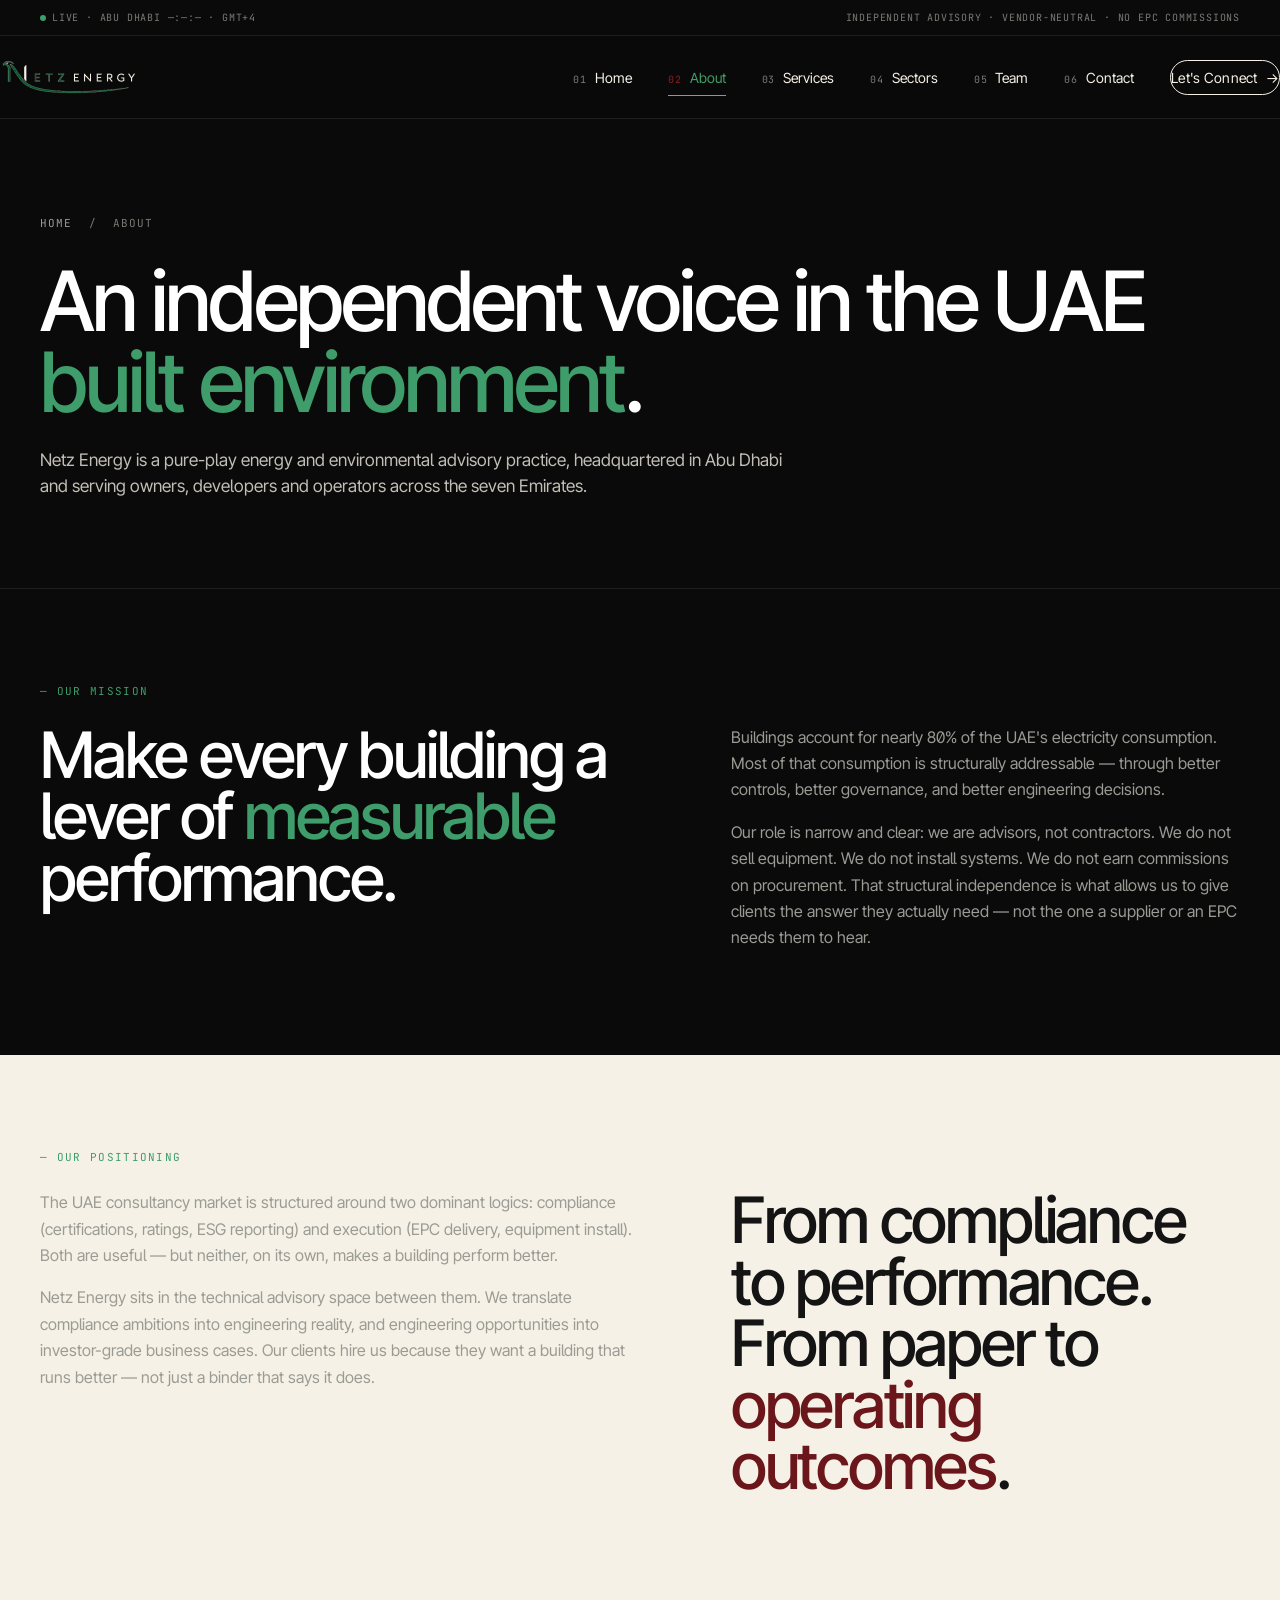
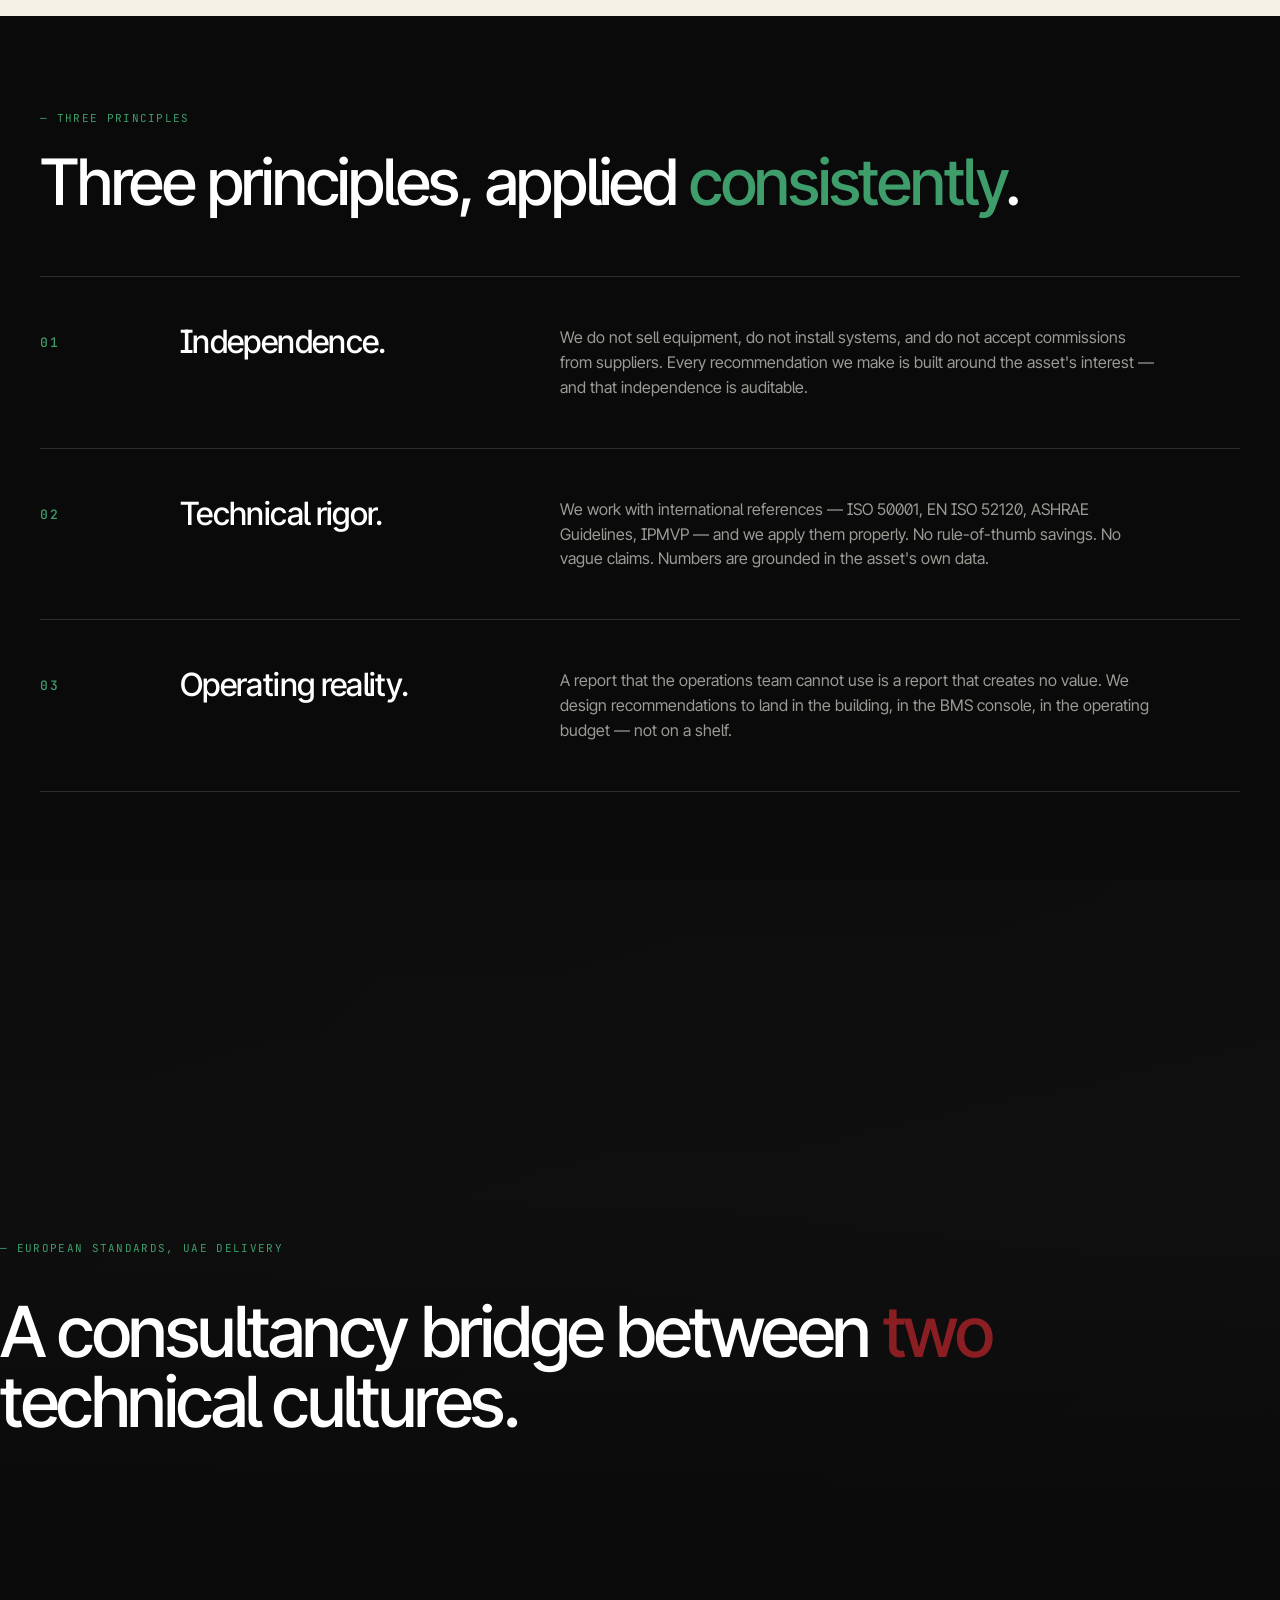
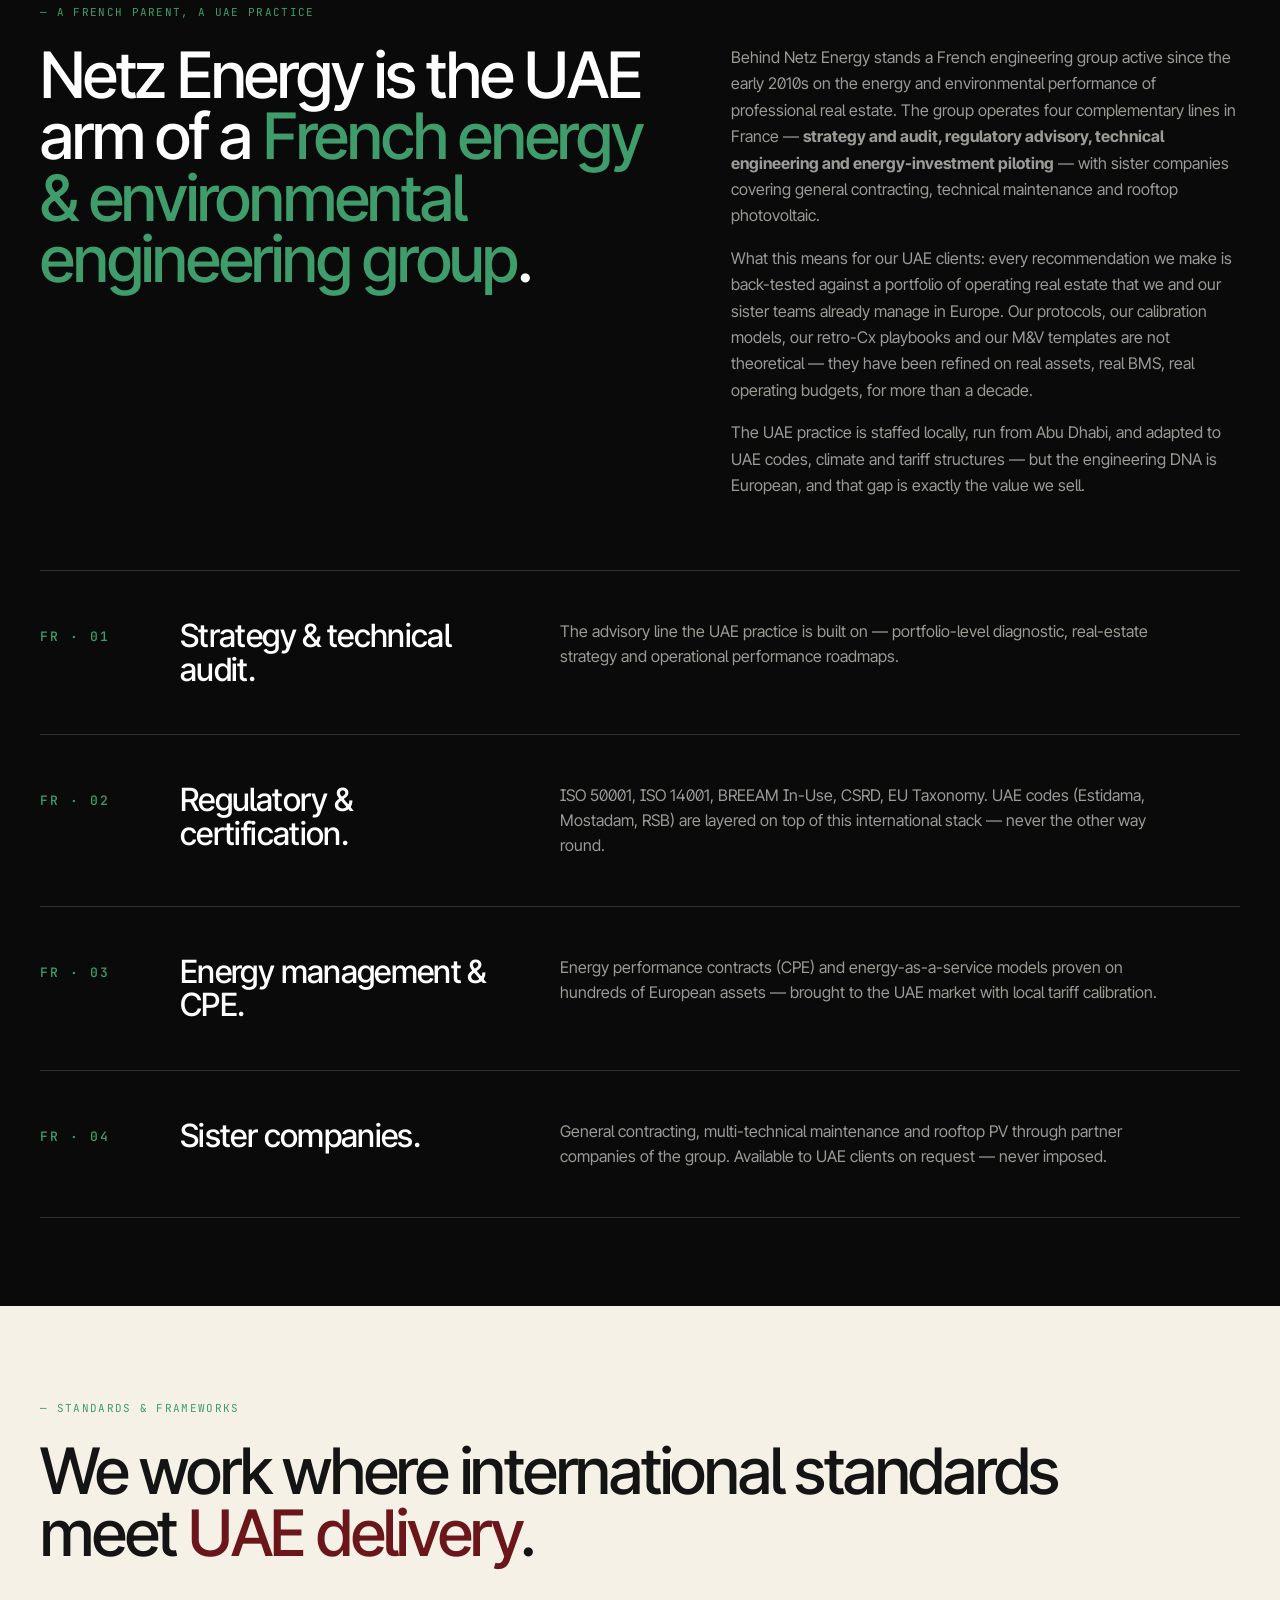
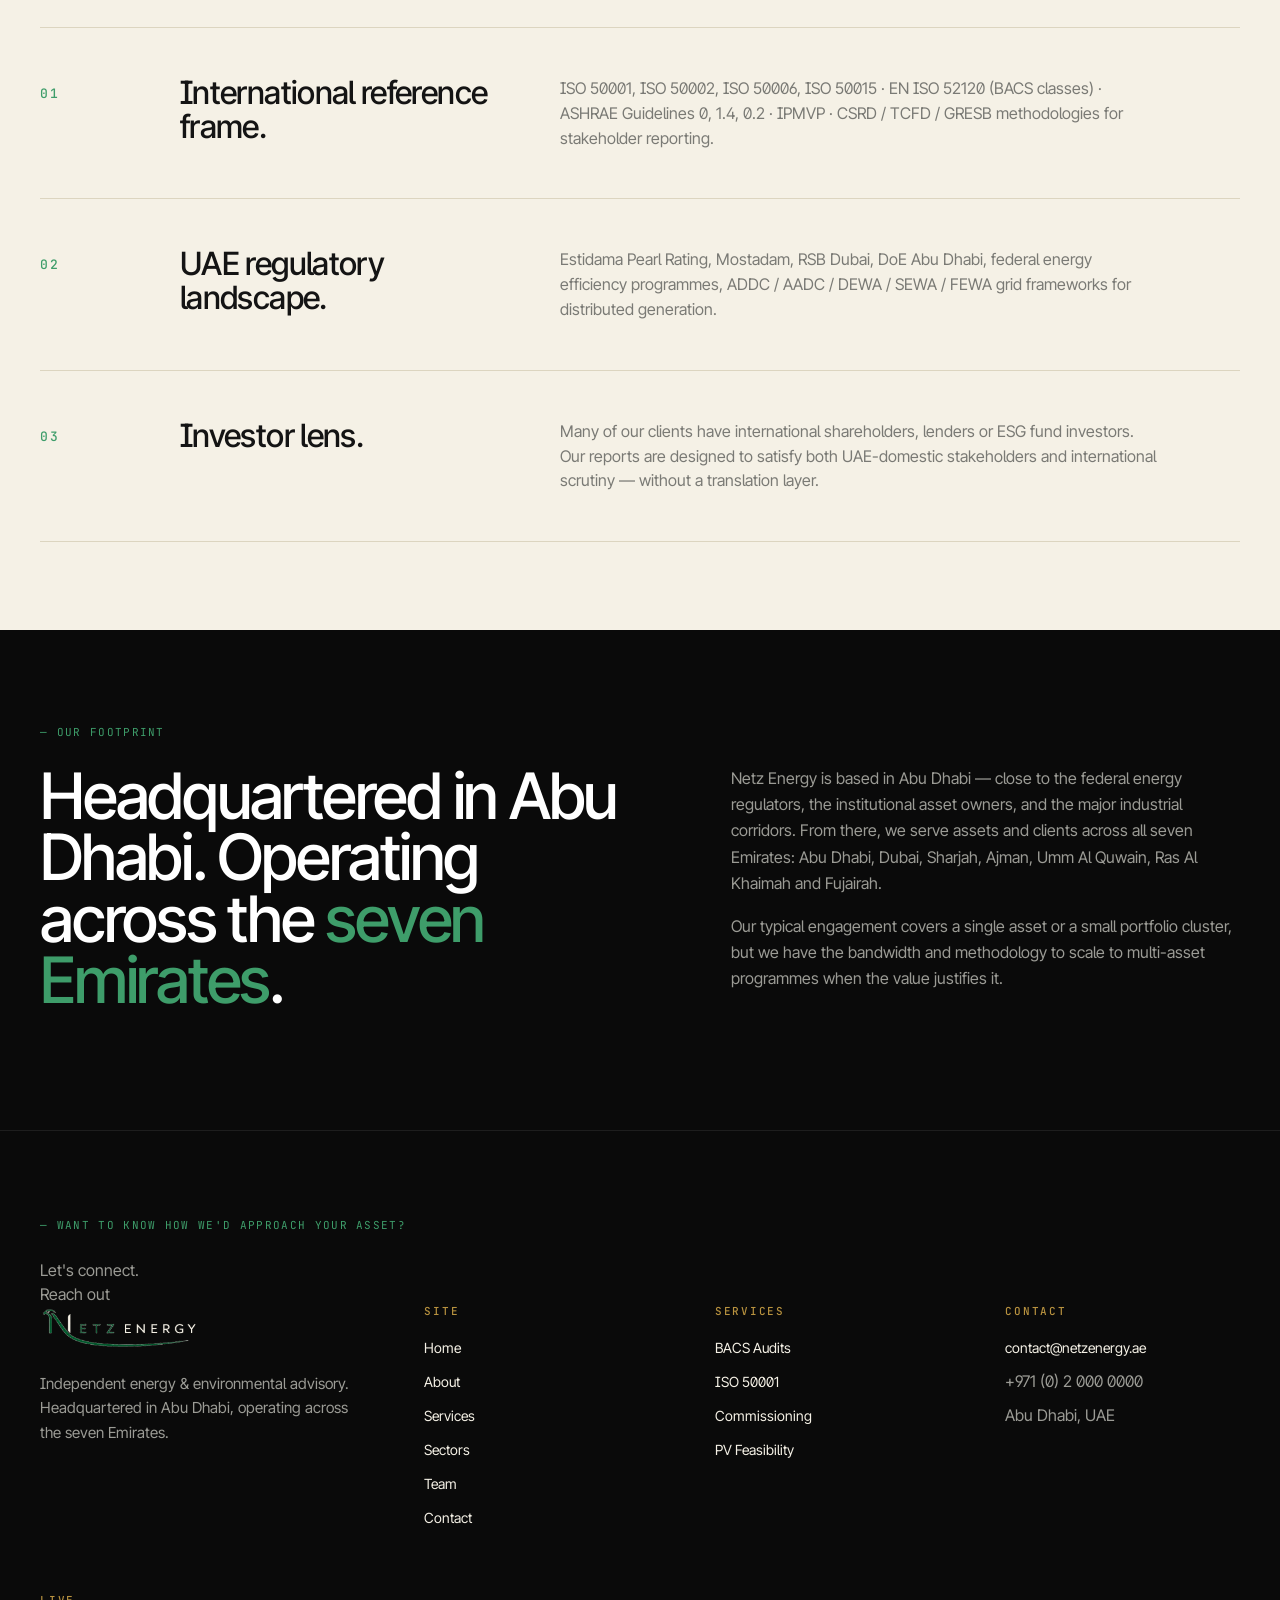
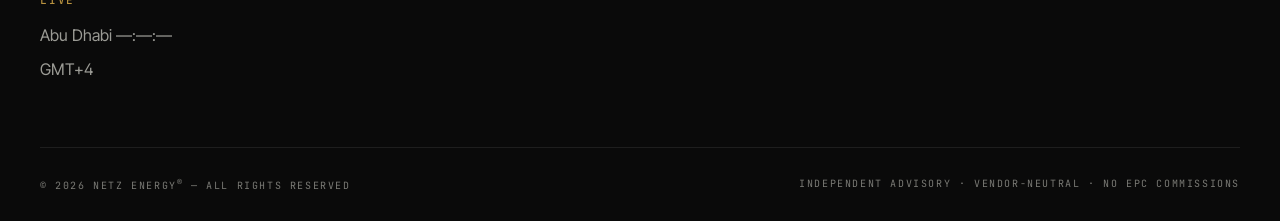
==== about.html @ 5527236d "Initial deployment - Netz Energy website" ====
<!DOCTYPE html>
<html lang="en">
<head>
<meta charset="UTF-8">
<meta name="viewport" content="width=device-width, initial-scale=1.0">
<title>About — Netz Energy</title>
<meta name="description" content="Netz Energy is an independent, vendor-neutral advisory practice for the UAE built environment.">
<link rel="preconnect" href="https://fonts.googleapis.com"><link rel="preconnect" href="https://fonts.gstatic.com" crossorigin>
<link href="https://fonts.googleapis.com/css2?family=Inter+Tight:wght@300;400;500;600;700&family=JetBrains+Mono:wght@400;500&display=swap" rel="stylesheet">
<link rel="stylesheet" href="assets/style.css">
</head>
<body>

<div class="topbar"><div class="shell">
  <span><span class="live-dot"></span>Live · Abu Dhabi <span data-clock>—:—:—</span> · GMT+4</span>
  <span>Independent advisory · Vendor-neutral · No EPC commissions</span>
</div></div>

<nav class="nav"><div class="shell nav-inner">
  <a href="index.html" class="brand" aria-label="Netz Energy"><img class="logo" src="assets/logo-light.png" alt="Netz Energy"></a>
  <ul class="nav-links" id="navLinks">
    <li><a href="index.html"><span class="num">01</span> Home</a></li>
    <li><a href="about.html" class="active"><span class="num">02</span> About</a></li>
    <li><a href="services.html"><span class="num">03</span> Services</a></li>
    <li><a href="sectors.html"><span class="num">04</span> Sectors</a></li>
    <li><a href="team.html"><span class="num">05</span> Team</a></li>
    <li><a href="contact.html"><span class="num">06</span> Contact</a></li>
    <li><a href="contact.html" class="nav-cta">Let's Connect</a></li>
  </ul>
  <button class="nav-toggle" aria-label="Menu" onclick="document.getElementById('navLinks').classList.toggle('open')"><span></span><span></span><span></span></button>
</div></nav>

<header class="page-head" style="background-image:url('https://images.unsplash.com/photo-1547190606-b7e83a82037d?auto=format&fit=crop&w=2400&q=80');">
  <div class="shell">
    <div class="breadcrumb"><a href="index.html">Home</a> &nbsp;/&nbsp; About</div>
    <h1>An independent voice in the UAE <span class="accent-gold">built environment</span>.</h1>
    <p class="lead">
      Netz Energy is a pure-play energy and environmental advisory practice, headquartered
      in Abu Dhabi and serving owners, developers and operators across the seven Emirates.
    </p>
  </div>
</header>

<section class="section section-dark">
  <div class="shell">
    <div class="reveal"><span class="section-eyebrow">— Our mission</span></div>
    <div class="col-asymmetric reveal">
      <h2 class="section-title">Make every building a lever of <span class="accent-gold" style="color:var(--gold-bright);">measurable</span> performance.</h2>
      <div class="col-text">
        <p>Buildings account for nearly 80% of the UAE's electricity consumption. Most of that consumption is structurally addressable — through better controls, better governance, and better engineering decisions.</p>
        <p>Our role is narrow and clear: we are advisors, not contractors. We do not sell equipment. We do not install systems. We do not earn commissions on procurement. That structural independence is what allows us to give clients the answer they actually need — not the one a supplier or an EPC needs them to hear.</p>
      </div>
    </div>
  </div>
</section>

<section class="section section-light">
  <div class="shell">
    <div class="reveal"><span class="section-eyebrow">— Our positioning</span></div>
    <div class="col-asymmetric reverse reveal">
      <div class="col-text">
        <p>The UAE consultancy market is structured around two dominant logics: compliance (certifications, ratings, ESG reporting) and execution (EPC delivery, equipment install). Both are useful — but neither, on its own, makes a building perform better.</p>
        <p>Netz Energy sits in the technical advisory space between them. We translate compliance ambitions into engineering reality, and engineering opportunities into investor-grade business cases. Our clients hire us because they want a building that runs better — not just a binder that says it does.</p>
      </div>
      <h2 class="section-title">From compliance to performance. From paper to <span style="color:var(--wine);">operating outcomes</span>.</h2>
    </div>
  </div>
</section>

<section class="section section-dark">
  <div class="shell">
    <div class="reveal">
      <span class="section-eyebrow">— Three principles</span>
      <h2 class="section-title">Three principles, applied <span class="accent-gold" style="color:var(--gold-bright);">consistently</span>.</h2>
    </div>

    <div class="editorial-list reveal-stagger">
      <div class="editorial-item">
        <span class="editorial-num">01</span>
        <h3>Independence.</h3>
        <p>We do not sell equipment, do not install systems, and do not accept commissions from suppliers. Every recommendation we make is built around the asset's interest — and that independence is auditable.</p>
      </div>
      <div class="editorial-item">
        <span class="editorial-num">02</span>
        <h3>Technical rigor.</h3>
        <p>We work with international references — ISO 50001, EN ISO 52120, ASHRAE Guidelines, IPMVP — and we apply them properly. No rule-of-thumb savings. No vague claims. Numbers are grounded in the asset's own data.</p>
      </div>
      <div class="editorial-item">
        <span class="editorial-num">03</span>
        <h3>Operating reality.</h3>
        <p>A report that the operations team cannot use is a report that creates no value. We design recommendations to land in the building, in the BMS console, in the operating budget — not on a shelf.</p>
      </div>
    </div>
  </div>
</section>

<section class="video-band">
  <div class="vb-fallback" style="background-image: linear-gradient(135deg, rgba(10,10,10,0.5), rgba(10,10,10,0.2)), url('https://images.unsplash.com/photo-1582407947304-fd86f028f716?auto=format&fit=crop&w=2400&q=80');"></div>
  <video autoplay muted loop playsinline preload="metadata" poster="https://images.unsplash.com/photo-1582407947304-fd86f028f716?auto=format&fit=crop&w=2400&q=80">
    <source src="https://videos.pexels.com/video-files/3214448/3214448-uhd_3840_2160_25fps.mp4" type="video/mp4">
  </video>
  <div class="shell vb-inner">
    <span class="section-eyebrow">— European standards, UAE delivery</span>
    <h2 style="margin-top: 16px;">A consultancy bridge between <span class="accent">two</span> technical cultures.</h2>
  </div>
</section>

<!-- A FRENCH PARENT, A UAE PRACTICE -->
<section class="section section-dark">
  <div class="shell">
    <div class="reveal"><span class="section-eyebrow">— A French parent, a UAE practice</span></div>
    <div class="col-asymmetric reveal">
      <h2 class="section-title">Netz Energy is the UAE arm of a <span class="accent-gold" style="color:var(--gold-bright);">French energy &amp; environmental engineering group</span>.</h2>
      <div class="col-text">
        <p>Behind Netz Energy stands a French engineering group active since the early 2010s on the energy and environmental performance of professional real estate. The group operates four complementary lines in France &mdash; <strong>strategy and audit, regulatory advisory, technical engineering and energy-investment piloting</strong> &mdash; with sister companies covering general contracting, technical maintenance and rooftop photovoltaic.</p>
        <p>What this means for our UAE clients: every recommendation we make is back-tested against a portfolio of operating real estate that we and our sister teams already manage in Europe. Our protocols, our calibration models, our retro-Cx playbooks and our M&amp;V templates are not theoretical &mdash; they have been refined on real assets, real BMS, real operating budgets, for more than a decade.</p>
        <p>The UAE practice is staffed locally, run from Abu Dhabi, and adapted to UAE codes, climate and tariff structures &mdash; but the engineering DNA is European, and that gap is exactly the value we sell.</p>
      </div>
    </div>

    <div class="editorial-list reveal-stagger" style="margin-top: 56px;">
      <div class="editorial-item">
        <span class="editorial-num">FR&nbsp;·&nbsp;01</span>
        <h3>Strategy &amp; technical audit.</h3>
        <p>The advisory line the UAE practice is built on &mdash; portfolio-level diagnostic, real-estate strategy and operational performance roadmaps.</p>
      </div>
      <div class="editorial-item">
        <span class="editorial-num">FR&nbsp;·&nbsp;02</span>
        <h3>Regulatory &amp; certification.</h3>
        <p>ISO 50001, ISO 14001, BREEAM In-Use, CSRD, EU Taxonomy. UAE codes (Estidama, Mostadam, RSB) are layered on top of this international stack &mdash; never the other way round.</p>
      </div>
      <div class="editorial-item">
        <span class="editorial-num">FR&nbsp;·&nbsp;03</span>
        <h3>Energy management &amp; CPE.</h3>
        <p>Energy performance contracts (CPE) and energy-as-a-service models proven on hundreds of European assets &mdash; brought to the UAE market with local tariff calibration.</p>
      </div>
      <div class="editorial-item">
        <span class="editorial-num">FR&nbsp;·&nbsp;04</span>
        <h3>Sister companies.</h3>
        <p>General contracting, multi-technical maintenance and rooftop PV through partner companies of the group. Available to UAE clients on request &mdash; never imposed.</p>
      </div>
    </div>
  </div>
</section>

<section class="section section-light">
  <div class="shell">
    <div class="reveal">
      <span class="section-eyebrow">— Standards &amp; frameworks</span>
      <h2 class="section-title">We work where international standards meet <span style="color:var(--wine);">UAE delivery</span>.</h2>
    </div>

    <div class="editorial-list reveal-stagger">
      <div class="editorial-item">
        <span class="editorial-num">01</span>
        <h3>International reference frame.</h3>
        <p>ISO 50001, ISO 50002, ISO 50006, ISO 50015 · EN ISO 52120 (BACS classes) · ASHRAE Guidelines 0, 1.4, 0.2 · IPMVP · CSRD / TCFD / GRESB methodologies for stakeholder reporting.</p>
      </div>
      <div class="editorial-item">
        <span class="editorial-num">02</span>
        <h3>UAE regulatory landscape.</h3>
        <p>Estidama Pearl Rating, Mostadam, RSB Dubai, DoE Abu Dhabi, federal energy efficiency programmes, ADDC / AADC / DEWA / SEWA / FEWA grid frameworks for distributed generation.</p>
      </div>
      <div class="editorial-item">
        <span class="editorial-num">03</span>
        <h3>Investor lens.</h3>
        <p>Many of our clients have international shareholders, lenders or ESG fund investors. Our reports are designed to satisfy both UAE-domestic stakeholders and international scrutiny — without a translation layer.</p>
      </div>
    </div>
  </div>
</section>

<section class="section section-dark">
  <div class="shell">
    <div class="reveal"><span class="section-eyebrow">— Our footprint</span></div>
    <div class="col-asymmetric reveal">
      <h2 class="section-title">Headquartered in Abu Dhabi. Operating across the <span class="accent-gold" style="color:var(--gold-bright);">seven Emirates</span>.</h2>
      <div class="col-text">
        <p>Netz Energy is based in Abu Dhabi — close to the federal energy regulators, the institutional asset owners, and the major industrial corridors. From there, we serve assets and clients across all seven Emirates: Abu Dhabi, Dubai, Sharjah, Ajman, Umm Al Quwain, Ras Al Khaimah and Fujairah.</p>
        <p>Our typical engagement covers a single asset or a small portfolio cluster, but we have the bandwidth and methodology to scale to multi-asset programmes when the value justifies it.</p>
      </div>
    </div>
  </div>
</section>

<footer class="footer">
  <div class="shell">
    <div class="footer-cta-block">
      <span class="section-eyebrow">— Want to know how we'd approach your asset?</span>
      <div class="footer-cta">Let's <span class="accent">connect</span>.</div>
      <a href="contact.html" class="footer-link">Reach out</a>
    </div>
    <div class="footer-grid">
      <div>
        <a href="index.html" class="brand-foot" aria-label="Netz Energy"><img class="logo" src="assets/logo-light.png" alt="Netz Energy"></a>
        <p class="desc">Independent energy &amp; environmental advisory. Headquartered in Abu Dhabi, operating across the seven Emirates.</p>
      </div>
      <div><h5>Site</h5><ul>
        <li><a href="index.html">Home</a></li><li><a href="about.html">About</a></li>
        <li><a href="services.html">Services</a></li><li><a href="sectors.html">Sectors</a></li><li><a href="team.html">Team</a></li>
        <li><a href="contact.html">Contact</a></li>
      </ul></div>
      <div><h5>Services</h5><ul>
        <li><a href="services/bacs-audits.html">BACS Audits</a></li>
        <li><a href="services/iso-50001.html">ISO 50001</a></li>
        <li><a href="services/commissioning.html">Commissioning</a></li>
        <li><a href="services/pv-feasibility.html">PV Feasibility</a></li>
      </ul></div>
      <div><h5>Contact</h5><ul>
        <li><a href="mailto:contact@netzenergy.ae">contact@netzenergy.ae</a></li>
        <li>+971 (0) 2 000 0000</li><li style="margin-top: 8px;">Abu Dhabi, UAE</li>
      </ul></div>
      <div><h5>Live</h5><ul>
        <li>Abu Dhabi <span data-clock>—:—:—</span></li><li>GMT+4</li>
      </ul></div>
    </div>
    <div class="footer-bottom">
      <span>© 2026 Netz Energy<sup>®</sup> — All rights reserved</span>
      <span>Independent advisory · Vendor-neutral · No EPC commissions</span>
    </div>
  </div>
</footer>
<script src="assets/animations.js" defer></script>
</body>
</html>
                                                                                                                                                                                                                                                                                                                                                                                                                                                                                                                                                                                                                                                                                                                                                                                                                                                                                                                                                                                                                                                                                                                                                                                                                                                                                                                                                                                                                                                                                                                                                                                        
---- assets/style.css ----
/* ============================================================================
   EDEN GREEN UAE — v6 MINIMALIST CONSULTING
   Top nav · Sans-serif only · Black dominant · Wine + Forest + Gold
   Inspired by edenenergy.co — clean, technical, B2B consulting tone
   ============================================================================ */

:root {
  /* PALETTE */
  --black:        #0A0A0A;
  --ink:          #141414;
  --ink-soft:     #1F1F1F;
  --paper:        #F5F1E6;
  --cream:        #EBE3CE;
  --white:        #FFFFFF;

  --wine-deep:    #3D0509;
  --wine:         #6B161A;
  --wine-bright:  #8B1E22;

  --forest-deep:  #06231A;
  --forest:       #0E3B26;
  --forest-mid:   #1A5D3A;

  --gold-deep:    #6B5524;
  --gold:         #B8923F;
  --gold-bright:  #D4AB52;

  --muted:        #7A7A75;
  --muted-light:  #9B9B95;
  --line-dark:    #1E1E1E;
  --line-mid:     #2E2E2E;
  --line-light:   #DCD5C0;

  --font-sans: 'Inter Tight', 'Inter', -apple-system, BlinkMacSystemFont, 'Segoe UI', sans-serif;
  --font-mono: 'JetBrains Mono', ui-monospace, 'SFMono-Regular', Menlo, monospace;

  --container: 1440px;
  --gutter: 40px;
}

* { box-sizing: border-box; margin: 0; padding: 0; }

html { scroll-behavior: smooth; background: var(--black); }

body {
  font-family: var(--font-sans);
  font-size: 16px;
  font-weight: 400;
  line-height: 1.5;
  color: var(--paper);
  background: var(--black);
  -webkit-font-smoothing: antialiased;
  -moz-osx-font-smoothing: grayscale;
  font-feature-settings: "ss01", "kern", "ss02";
}

a { color: inherit; text-decoration: none; }
img { max-width: 100%; display: block; }

/* === TYPOGRAPHY (pure sans, no serif) === */
h1, h2, h3, h4, h5 {
  font-family: var(--font-sans);
  font-weight: 500;
  line-height: 0.96;
  letter-spacing: -0.035em;
  color: var(--white);
}
h1 { font-size: clamp(2.8rem, 8vw, 8rem); font-weight: 500; }
h2 { font-size: clamp(2rem, 5vw, 4.4rem); font-weight: 500; }
h3 { font-size: clamp(1.4rem, 2.4vw, 2rem); font-weight: 500; }
h4 { font-size: 1rem; font-weight: 600; letter-spacing: -0.01em; }

p { margin-bottom: 1rem; }

.mono {
  font-family: var(--font-mono);
  font-size: 11px;
  letter-spacing: 0.06em;
  text-transform: uppercase;
  font-weight: 400;
  color: var(--muted);
}
.mono.gold { color: var(--gold); }
.mono.wine { color: var(--wine-bright); }
.mono.forest { color: var(--forest-mid); }

.shell { max-width: var(--container); padding: 0 var(--gutter); margin: 0 auto; width: 100%; }

/* ============================================================
   TOP BAR (thin, optional)
   ============================================================ */
.topbar {
  background: var(--black);
  color: var(--muted);
  font-family: var(--font-mono);
  font-size: 10px;
  letter-spacing: 0.08em;
  padding: 10px 0;
  border-bottom: 1px solid var(--line-dark);
  text-transform: uppercase;
}
.topbar .shell { display: flex; justify-content: space-between; align-items: center; gap: 16px; flex-wrap: wrap; }
.topbar .live-dot {
  display: inline-block; width: 6px; height: 6px;
  background: var(--wine-bright); border-radius: 50%;
  margin-right: 6px; vertical-align: middle;
  animation: livePulse 1.6s ease-in-out infinite;
}
@keyframes livePulse { 0%, 100% { opacity: 1; } 50% { opacity: 0.35; } }

/* ============================================================
   TOP NAV (horizontal sticky)
   ============================================================ */
.nav {
  background: rgba(10,10,10,0.85);
  backdrop-filter: blur(20px);
  -webkit-backdrop-filter: blur(20px);
  border-bottom: 1px solid var(--line-dark);
  position: sticky; top: 0; z-index: 100;
}
.nav-inner {
  display: flex; align-items: center; justify-content: space-between;
  padding: 22px 0; gap: 24px;
}
.brand {
  font-family: var(--font-sans);
  font-size: 1.25rem;
  color: var(--white);
  font-weight: 500;
  letter-spacing: -0.02em;
  display: inline-flex; align-items: baseline; gap: 8px;
}
.brand sup {
  font-size: 0.55em; vertical-align: super;
  color: var(--gold); margin-left: 1px;
  font-weight: 400;
}
.brand small {
  font-family: var(--font-mono);
  font-size: 9.5px;
  letter-spacing: 0.18em;
  text-transform: uppercase;
  color: var(--muted);
  margin-left: 8px;
  font-weight: 400;
}

.nav-links {
  list-style: none;
  display: flex; gap: 36px; align-items: center;
}
.nav-links a {
  color: var(--paper);
  font-size: 14px;
  font-weight: 400;
  display: inline-flex; align-items: baseline; gap: 8px;
  position: relative; padding: 6px 0;
  transition: color 0.3s;
}
.nav-links a .num {
  font-family: var(--font-mono);
  font-size: 10px;
  color: var(--muted);
  letter-spacing: 0.08em;
}
.nav-links a:hover, .nav-links a.active { color: var(--gold-bright); }
.nav-links a:hover .num, .nav-links a.active .num { color: var(--wine-bright); }
.nav-links a.active::after {
  content: '';
  position: absolute; left: 0; right: 0; bottom: -2px;
  height: 1px; background: var(--gold);
}

.nav-cta {
  display: inline-flex; align-items: center; gap: 8px;
  padding: 10px 20px;
  border: 1px solid var(--paper);
  font-family: var(--font-sans);
  font-size: 13px;
  letter-spacing: 0.02em;
  color: var(--paper);
  transition: all 0.3s;
  font-weight: 400;
}
.nav-cta:hover { background: var(--wine); border-color: var(--wine); color: var(--white); }
.nav-cta::after { content: '→'; }

.nav-toggle {
  display: none;
  background: none; border: 0; cursor: pointer;
  flex-direction: column; gap: 5px; width: 30px;
}
.nav-toggle span { width: 20px; height: 1.5px; background: var(--paper); }

/* ============================================================
   BUTTONS (minimal, just for primary actions)
   ============================================================ */
.btn {
  display: inline-flex; align-items: center; gap: 12px;
  padding: 14px 26px;
  font-family: var(--font-sans);
  font-size: 14px;
  letter-spacing: 0.01em;
  font-weight: 400;
  border: 1px solid transparent;
  cursor: pointer;
  transition: all 0.3s;
}
.btn::after { content: '→'; transition: transform 0.3s; }
.btn:hover::after { transform: translateX(5px); }
.btn-wine { background: var(--wine); color: var(--white); border-color: var(--wine); }
.btn-wine:hover { background: var(--wine-deep); border-color: var(--wine-deep); }
.btn-forest { background: var(--forest); color: var(--white); border-color: var(--forest); }
.btn-forest:hover { background: var(--forest-deep); border-color: var(--forest-deep); }
.btn-ghost { background: transparent; color: var(--paper); border-color: rgba(245,241,230,0.4); }
.btn-ghost:hover { border-color: var(--gold-bright); color: var(--gold-bright); }
.btn-ghost-dark { background: transparent; color: var(--ink); border-color: var(--ink); }
.btn-ghost-dark:hover { background: var(--wine); color: var(--white); border-color: var(--wine); }

/* ============================================================
   HERO
   ============================================================ */
.hero {
  position: relative;
  min-height: 92vh;
  display: flex; flex-direction: column; justify-content: flex-end;
  padding: 100px 0 80px;
  overflow: hidden;
  background: var(--black);
  isolation: isolate;
}
.hero-media { position: absolute; inset: 0; z-index: -2; }
.hero-media video,
.hero-media .hero-img {
  position: absolute; inset: 0;
  width: 100%; height: 100%;
  object-fit: cover;
  background-size: cover; background-position: center;
  opacity: 0.5;
}
.hero-media::after {
  content: '';
  position: absolute; inset: 0;
  background: linear-gradient(180deg, rgba(10,10,10,0.6) 0%, rgba(10,10,10,0.25) 35%, rgba(10,10,10,0.95) 100%);
}
.hero-inner { position: relative; z-index: 2; }

.hero-meta {
  display: flex; justify-content: space-between; align-items: flex-end;
  gap: 32px; margin-bottom: 32px; flex-wrap: wrap;
}
.hero-tag {
  font-family: var(--font-mono);
  font-size: 11px;
  letter-spacing: 0.12em;
  text-transform: uppercase;
  color: var(--gold);
}
.hero-meta-right {
  font-family: var(--font-mono);
  font-size: 11px; letter-spacing: 0.05em;
  color: var(--muted-light);
  text-align: right; line-height: 1.5;
  text-transform: uppercase;
}

.hero-headline {
  font-size: clamp(3.2rem, 10vw, 9.5rem);
  font-weight: 500;
  line-height: 0.95;
  letter-spacing: -0.045em;
  color: var(--white);
  margin: 24px 0 36px;
  max-width: 1200px;
}
.hero-headline .accent-gold { color: var(--gold-bright); font-weight: 500; }
.hero-headline .accent-wine { color: var(--wine-bright); font-weight: 500; }

.hero-sub {
  font-size: clamp(1.05rem, 1.4vw, 1.25rem);
  line-height: 1.5;
  color: rgba(245,241,230,0.78);
  max-width: 640px;
  margin-bottom: 36px;
  font-weight: 400;
}
.hero-cta { display: flex; gap: 12px; flex-wrap: wrap; }

.hero-strip {
  margin-top: 80px;
  padding-top: 32px;
  border-top: 1px solid rgba(255,255,255,0.1);
  display: grid;
  grid-template-columns: repeat(4, 1fr);
  gap: 32px;
}
.hero-strip .item { color: var(--paper); }
.hero-strip .item .num {
  font-size: clamp(1.8rem, 2.6vw, 2.6rem);
  font-weight: 500; line-height: 1;
  color: var(--gold-bright); margin-bottom: 8px;
  letter-spacing: -0.03em;
}
.hero-strip .item .lbl {
  font-family: var(--font-mono);
  font-size: 10px;
  letter-spacing: 0.08em;
  color: var(--muted-light);
  text-transform: uppercase;
}

/* ============================================================
   SECTIONS
   ============================================================ */
.section { padding: 120px 0; position: relative; }
.section-tight { padding: 80px 0; }
.section-light { background: var(--paper); color: var(--ink); }
.section-light h1, .section-light h2, .section-light h3 { color: var(--ink); }
.section-cream { background: var(--cream); color: var(--ink); }
.section-cream h1, .section-cream h2, .section-cream h3 { color: var(--ink); }
.section-dark { background: var(--black); color: var(--paper); }
.section-forest { background: var(--forest-deep); color: var(--paper); }
.section-forest h2, .section-forest h3 { color: var(--white); }
.section-wine { background: var(--wine-deep); color: var(--paper); }
.section-wine h2, .section-wine h3 { color: var(--white); }

.section-eyebrow {
  font-family: var(--font-mono);
  font-size: 11px;
  letter-spacing: 0.12em;
  text-transform: uppercase;
  color: var(--gold);
  margin-bottom: 24px;
  display: inline-block;
}
.section-light .section-eyebrow, .section-cream .section-eyebrow { color: var(--wine); }
.section-eyebrow.wine { color: var(--wine-bright); }

.section-title {
  margin-bottom: 32px;
  max-width: 1100px;
}
.section-intro {
  font-size: clamp(1.05rem, 1.3vw, 1.2rem);
  line-height: 1.55;
  color: rgba(245,241,230,0.78);
  max-width: 760px;
  margin-bottom: 64px;
}
.section-light .section-intro, .section-cream .section-intro { color: var(--muted); }

/* ============================================================
   PROCESS FLOW (image cards) — inspired edenenergy.co
   ============================================================ */
.process {
  display: grid;
  grid-template-columns: repeat(3, 1fr);
  gap: 32px;
  margin-top: 64px;
}
.process-card {
  display: flex; flex-direction: column;
  background: var(--ink);
  overflow: hidden;
  border: 1px solid var(--line-mid);
  transition: all 0.4s cubic-bezier(.2,.7,.2,1);
}
.process-card:hover { transform: translateY(-6px); border-color: var(--gold); }
.process-card .pc-num {
  font-family: var(--font-mono);
  font-size: 10px;
  letter-spacing: 0.15em;
  text-transform: uppercase;
  color: var(--gold);
  padding: 24px 28px 0;
}
.process-card .pc-img {
  width: 100%;
  aspect-ratio: 3/2;
  background-size: cover; background-position: center;
  margin-top: 16px;
  filter: contrast(1.05) saturate(0.9);
}
.process-card .pc-body {
  padding: 28px;
  display: flex; flex-direction: column; gap: 12px;
  flex: 1;
}
.process-card h3 { font-size: 1.5rem; line-height: 1.05; color: var(--white); }
.process-card p { color: var(--muted-light); font-size: 14.5px; margin: 0; line-height: 1.5; }

/* ============================================================
   SERVICE TIERS — minimal, no cards
   ============================================================ */
.tier-list {
  display: grid;
  grid-template-columns: 1fr;
  margin-top: 72px;
  border-top: 1px solid var(--line-mid);
}
.section-light .tier-list { border-top-color: var(--line-light); }
.tier {
  display: grid;
  grid-template-columns: 100px 1fr 2fr 80px;
  gap: 40px;
  padding: 56px 0;
  border-bottom: 1px solid var(--line-mid);
  align-items: start;
  transition: padding 0.4s ease;
  position: relative;
}
.section-light .tier { border-bottom-color: var(--line-light); }
.tier:hover { padding-left: 24px; padding-right: 0; }
.tier:hover .tier-name { color: var(--gold-bright); }
.section-light .tier:hover .tier-name { color: var(--wine); }
.tier:hover .tier-arrow { transform: translateX(8px); color: var(--gold-bright); }
.section-light .tier:hover .tier-arrow { color: var(--wine); }
.tier-num {
  font-family: var(--font-mono);
  font-size: 11px;
  letter-spacing: 0.12em;
  text-transform: uppercase;
  color: var(--gold);
  padding-top: 14px;
}
.section-light .tier-num { color: var(--wine); }
.tier-name {
  font-family: var(--font-sans);
  font-size: clamp(2rem, 3.5vw, 3rem);
  font-weight: 500;
  line-height: 1;
  letter-spacing: -0.025em;
  color: var(--white);
  transition: color 0.3s;
}
.section-light .tier-name { color: var(--ink); }
.tier-desc {
  color: var(--muted-light);
  font-size: 1rem;
  line-height: 1.55;
  max-width: 540px;
}
.section-light .tier-desc { color: var(--muted); }
.tier-arrow {
  text-align: right;
  font-size: 1.6rem;
  color: var(--muted);
  transition: transform 0.4s, color 0.3s;
  padding-top: 12px;
}

/* ============================================================
   EDITORIAL NUMBERED LIST (benefits / why us)
   ============================================================ */
.editorial-list {
  margin-top: 64px;
  border-top: 1px solid var(--line-mid);
}
.section-light .editorial-list { border-top-color: var(--line-light); }
.editorial-item {
  display: grid;
  grid-template-columns: 100px 1fr 2fr;
  gap: 40px;
  padding: 48px 0;
  border-bottom: 1px solid var(--line-mid);
  align-items: start;
  transition: padding-left 0.4s ease;
}
.section-light .editorial-item { border-bottom-color: var(--line-light); }
.editorial-item:hover { padding-left: 16px; }
.editorial-item:hover .editorial-num { color: var(--wine-bright); }
.section-light .editorial-item:hover .editorial-num { color: var(--wine); }
.editorial-num {
  font-family: var(--font-mono);
  font-size: 13px;
  letter-spacing: 0.15em;
  color: var(--gold);
  padding-top: 8px;
  transition: color 0.3s;
  font-weight: 500;
}
.editorial-item h3 {
  font-size: clamp(1.5rem, 2.5vw, 2.1rem);
  line-height: 1.05;
  font-weight: 500;
  letter-spacing: -0.02em;
}
.editorial-item p {
  color: var(--muted-light);
  font-size: 1rem;
  line-height: 1.55;
  max-width: 600px;
  margin: 0;
}
.section-light .editorial-item p { color: var(--muted); }

/* ============================================================
   STATS BAND
   ============================================================ */
.stats {
  display: grid;
  grid-template-columns: repeat(4, 1fr);
  border-top: 1px solid var(--line-mid);
  border-bottom: 1px solid var(--line-mid);
  margin: 80px 0;
}
.section-light .stats { border-color: var(--line-light); }
.stat-cell {
  padding: 56px 28px 56px 0;
  border-right: 1px solid var(--line-mid);
}
.section-light .stat-cell { border-right-color: var(--line-light); }
.stat-cell:last-child { border-right: 0; }
.stat-cell .num {
  font-size: clamp(2.6rem, 4.5vw, 4rem);
  font-weight: 500;
  line-height: 1;
  color: var(--gold-bright);
  margin-bottom: 14px;
  letter-spacing: -0.035em;
}
.section-light .stat-cell .num { color: var(--wine); }
.stat-cell .lbl {
  font-family: var(--font-mono);
  font-size: 11px;
  letter-spacing: 0.08em;
  color: var(--muted-light);
  text-transform: uppercase;
  line-height: 1.5;
}
.section-light .stat-cell .lbl { color: var(--muted); }

/* ============================================================
   BRAND DISPLAY (massive type)
   ============================================================ */
.brand-display {
  font-family: var(--font-sans);
  font-size: clamp(4.5rem, 16vw, 16rem);
  line-height: 0.85;
  letter-spacing: -0.05em;
  color: var(--white);
  text-align: center;
  font-weight: 500;
}
.brand-display sup {
  font-size: 0.18em;
  vertical-align: super;
  color: var(--gold-bright);
  margin-left: 0.05em;
  font-weight: 400;
}

/* ============================================================
   VIDEO BAND — full-width with video
   ============================================================ */
.video-band {
  position: relative;
  height: 70vh; min-height: 540px;
  background: var(--black);
  overflow: hidden;
}
.video-band video,
.video-band .vb-fallback {
  position: absolute; inset: 0;
  width: 100%; height: 100%;
  object-fit: cover;
  background-size: cover; background-position: center;
  opacity: 0.5;
}
.video-band::after {
  content: '';
  position: absolute; inset: 0;
  background: linear-gradient(180deg, rgba(10,10,10,0.45) 0%, rgba(10,10,10,0.2) 50%, rgba(10,10,10,0.9) 100%);
}
.video-band .vb-inner {
  position: relative; z-index: 2; height: 100%;
  display: flex; flex-direction: column; justify-content: flex-end;
  padding: 72px 0;
}
.video-band h2 {
  font-size: clamp(2.2rem, 5.5vw, 4.6rem);
  line-height: 1;
  font-weight: 500;
  letter-spacing: -0.035em;
  max-width: 1100px;
}
.video-band h2 .accent { color: var(--wine-bright); font-weight: 500; }

/* ============================================================
   FAQ
   ============================================================ */
.faq {
  margin-top: 56px;
  border-top: 1px solid var(--line-mid);
}
.section-light .faq { border-top-color: var(--line-light); }
.faq-item {
  border-bottom: 1px solid var(--line-mid);
  padding: 28px 0;
}
.section-light .faq-item { border-bottom-color: var(--line-light); }
.faq summary {
  list-style: none;
  cursor: pointer;
  display: flex; justify-content: space-between; align-items: center;
  gap: 32px;
  font-family: var(--font-sans);
  font-size: clamp(1.15rem, 1.7vw, 1.5rem);
  font-weight: 500;
  line-height: 1.2;
  letter-spacing: -0.015em;
  color: var(--white);
  transition: color 0.3s;
}
.section-light .faq summary { color: var(--ink); }
.faq summary::-webkit-details-marker { display: none; }
.faq summary:hover { color: var(--gold-bright); }
.section-light .faq summary:hover { color: var(--wine); }
.faq summary::after {
  content: '+';
  font-size: 1.6rem;
  font-weight: 300;
  color: var(--gold);
  transition: transform 0.3s;
  flex: none;
  line-height: 1;
}
.section-light .faq summary::after { color: var(--wine); }
.faq details[open] summary::after { transform: rotate(45deg); }
.faq details p {
  margin-top: 18px;
  font-size: 0.95rem;
  line-height: 1.6;
  color: var(--muted-light);
  max-width: 760px;
}
.section-light .faq details p { color: var(--muted); }

/* ============================================================
   PAGE-HEAD (interior pages)
   ============================================================ */
.page-head {
  background: var(--black);
  padding: 80px 0 70px;
  position: relative;
  border-bottom: 1px solid var(--line-dark);
}
.page-head .breadcrumb {
  font-family: var(--font-mono);
  font-size: 11px;
  letter-spacing: 0.1em;
  text-transform: uppercase;
  color: var(--muted);
  margin-bottom: 28px;
}
.page-head .breadcrumb a { color: var(--muted-light); }
.page-head .breadcrumb a:hover { color: var(--gold-bright); }
.page-head h1 {
  font-size: clamp(2.6rem, 6.5vw, 6rem);
  line-height: 0.98;
  letter-spacing: -0.035em;
  margin-bottom: 24px;
  color: var(--white);
  font-weight: 500;
  max-width: 1200px;
}
.page-head h1 .accent-gold { color: var(--gold-bright); }
.page-head h1 .accent-wine { color: var(--wine-bright); }
.page-head .lead {
  font-size: clamp(1.05rem, 1.35vw, 1.2rem);
  color: rgba(245,241,230,0.78);
  max-width: 760px; line-height: 1.55;
}

/* ============================================================
   SERVICE DETAIL (interior pages)
   ============================================================ */
.service-detail {
  display: grid;
  grid-template-columns: 1fr 2fr;
  gap: 80px;
  align-items: start;
}
.service-detail aside {
  position: sticky; top: 100px;
  background: var(--ink);
  border-left: 2px solid var(--gold);
  padding: 36px 32px;
}
.service-detail aside h4 {
  font-family: var(--font-mono);
  font-size: 11px;
  letter-spacing: 0.12em;
  text-transform: uppercase;
  color: var(--gold);
  margin-bottom: 24px;
  font-weight: 500;
}
.service-detail aside ul { list-style: none; padding: 0; margin: 0; }
.service-detail aside ul li {
  font-family: var(--font-sans);
  font-size: 13px;
  color: var(--muted-light);
  padding: 12px 0;
  border-bottom: 1px solid var(--line-mid);
  display: flex; justify-content: space-between; gap: 12px;
}
.service-detail aside ul li:last-child { border-bottom: 0; }
.service-detail aside ul li strong {
  color: var(--paper); font-weight: 500;
  font-family: var(--font-mono); font-size: 10px;
  letter-spacing: 0.12em; text-transform: uppercase;
  display: block; margin-bottom: 2px;
}
.service-detail main { min-width: 0; }
.service-detail main h2 {
  font-size: clamp(1.8rem, 3vw, 2.6rem);
  margin: 56px 0 20px;
  letter-spacing: -0.025em;
}
.service-detail main h2:first-child { margin-top: 0; }
.service-detail main h3 {
  font-size: 1.25rem; font-weight: 500;
  margin: 32px 0 12px; color: var(--paper);
  letter-spacing: -0.015em;
}
.service-detail main p {
  color: var(--muted-light);
  font-size: 1rem; line-height: 1.65; margin-bottom: 14px;
}
.service-detail main ul {
  list-style: none; padding: 0; margin: 0 0 24px;
}
.service-detail main ul li {
  position: relative; padding: 8px 0 8px 22px;
  color: var(--muted-light); font-size: 0.95rem; line-height: 1.55;
}
.service-detail main ul li::before {
  content: ''; position: absolute; left: 0; top: 18px;
  width: 8px; height: 1px; background: var(--gold);
}

/* Callout note */
.note {
  background: rgba(232,184,80,0.06);
  border-left: 3px solid var(--gold);
  padding: 18px 22px;
  margin: 24px 0 32px;
  font-size: 0.95rem;
  line-height: 1.55;
  color: var(--paper);
}
.note strong { color: var(--gold-bright); font-weight: 500; }

/* Deliverable list */
.deliverable-list { margin: 16px 0 32px; border-top: 1px solid var(--line-mid); }
.deliverable-row {
  display: grid; grid-template-columns: 240px 1fr; gap: 32px;
  padding: 22px 0; border-bottom: 1px solid var(--line-mid);
  align-items: baseline;
}
.deliverable-row strong {
  font-family: var(--font-sans); font-size: 1rem; font-weight: 500;
  color: var(--paper); letter-spacing: -0.005em;
}
.deliverable-row span {
  color: var(--muted-light); font-size: 0.95rem; line-height: 1.55;
}

/* ============================================================
   MARQUEE (continuous scrolling text band)
   ============================================================ */
.marquee {
  overflow: hidden; white-space: nowrap;
  border-top: 1px solid var(--line-dark);
  border-bottom: 1px solid var(--line-dark);
  background: var(--black);
  padding: 24px 0;
}
.marquee-track {
  display: inline-flex; gap: 24px;
  animation: marqueeScroll 40s linear infinite;
  will-change: transform;
}
.marquee-item {
  font-family: var(--font-sans);
  font-size: clamp(1.4rem, 2vw, 2rem);
  font-weight: 500;
  letter-spacing: -0.02em;
  color: var(--paper);
}
.marquee-item .dot { color: var(--gold); margin: 0 12px; }
@keyframes marqueeScroll {
  from { transform: translateX(0); }
  to { transform: translateX(-50%); }
}

/* ============================================================
   ASYMMETRIC TWO-COLUMN
   ============================================================ */
.col-asymmetric {
  display: grid; grid-template-columns: 1.2fr 1fr; gap: 80px;
  align-items: start;
}
.col-asymmetric .col-text {
  font-size: 1rem; line-height: 1.65; color: var(--muted-light);
}
.col-asymmetric .col-text p { margin-bottom: 16px; }

.accent-gold { color: var(--gold-bright); }
.accent-wine { color: var(--wine-bright); }

/* ============================================================
   CONTACT FORM
   ============================================================ */
.contact-grid {
  display: grid; grid-template-columns: 1fr 1.4fr; gap: 80px;
  align-items: start;
}
.contact-info-block { margin-bottom: 28px; }
.contact-info-block h4 {
  font-family: var(--font-mono);
  font-size: 11px; letter-spacing: 0.16em; text-transform: uppercase;
  color: var(--gold); font-weight: 500; margin-bottom: 10px;
}
.contact-info-block p, .contact-info-block a {
  color: var(--paper); font-size: 0.95rem; line-height: 1.65;
}
.contact-info-block a:hover { color: var(--gold-bright); }

.contact-form {
  background: var(--ink); padding: 48px;
  border: 1px solid var(--line-mid);
}
.contact-form .row {
  display: grid; grid-template-columns: 1fr 1fr; gap: 18px; margin-bottom: 18px;
}
.contact-form .field { display: flex; flex-direction: column; gap: 6px; }
.contact-form .field label {
  font-family: var(--font-mono);
  font-size: 10px; letter-spacing: 0.16em; text-transform: uppercase;
  color: var(--muted-light); font-weight: 500;
}
.contact-form input,
.contact-form select,
.contact-form textarea {
  font-family: var(--font-sans);
  font-size: 0.95rem;
  background: var(--ink-soft);
  border: 1px solid var(--line-mid);
  color: var(--paper);
  padding: 13px 16px;
  outline: none;
  transition: border-color 0.25s, background-color 0.25s;
  width: 100%;
}
.contact-form input:focus,
.contact-form select:focus,
.contact-form textarea:focus {
  border-color: var(--gold);
  background: var(--black);
}
.contact-form textarea { min-height: 140px; resize: vertical; }

/* ============================================================
   FOOTER
   ============================================================ */
.footer {
  background: var(--black); color: var(--muted-light);
  padding: 80px 0 28px;
  border-top: 1px solid var(--line-dark);
}
.footer-grid {
  display: grid; grid-template-columns: 1.4fr 1fr 1fr 1fr; gap: 56px;
  padding-bottom: 56px;
  border-bottom: 1px solid var(--line-dark);
}
.brand-foot {
  font-family: var(--font-sans);
  font-size: 1.5rem; font-weight: 500; letter-spacing: -0.02em;
  color: var(--white); display: inline-block; margin-bottom: 16px;
}
.brand-foot sup { font-size: 0.55em; color: var(--gold); vertical-align: super; }
.footer .desc {
  color: var(--muted-light); font-size: 0.95rem; line-height: 1.6;
  max-width: 36ch;
}
.footer h5 {
  font-family: var(--font-mono);
  font-size: 11px; letter-spacing: 0.16em; text-transform: uppercase;
  color: var(--gold); font-weight: 500; margin-bottom: 18px;
}
.footer ul { list-style: none; padding: 0; }
.footer ul li { margin-bottom: 10px; }
.footer ul li a { color: var(--paper); font-size: 14px; }
.footer ul li a:hover { color: var(--gold-bright); }
.footer-bottom {
  display: flex; justify-content: space-between; flex-wrap: wrap; gap: 18px;
  padding-top: 28px;
  font-family: var(--font-mono);
  font-size: 10px; letter-spacing: 0.16em; text-transform: uppercase;
  color: var(--muted);
}

/* ============================================================
   REVEAL ON SCROLL
   ============================================================ */
.reveal, .reveal-stagger {
  opacity: 0; transform: translateY(20px);
  transition: opacity 0.9s cubic-bezier(.2,.7,.2,1),
              transform 0.9s cubic-bezier(.2,.7,.2,1);
}
.reveal.in, .reveal-stagger.in { opacity: 1; transform: none; }
.reveal-stagger > * {
  opacity: 0; transform: translateY(20px);
  transition: opacity 0.7s ease, transform 0.7s ease;
  transition-delay: calc(var(--i,0) * 80ms);
}
.reveal-stagger.in > *:nth-child(1) { opacity: 1; transform: none; transition-delay: 0ms; }
.reveal-stagger.in > *:nth-child(2) { opacity: 1; transform: none; transition-delay: 80ms; }
.reveal-stagger.in > *:nth-child(3) { opacity: 1; transform: none; transition-delay: 160ms; }
.reveal-stagger.in > *:nth-child(4) { opacity: 1; transform: none; transition-delay: 240ms; }
.reveal-stagger.in > *:nth-child(5) { opacity: 1; transform: none; transition-delay: 320ms; }
.reveal-stagger.in > *:nth-child(6) { opacity: 1; transform: none; transition-delay: 400ms; }

/* ============================================================
   RESPONSIVE
   ============================================================ */
@media (max-width: 1024px) {
  .nav-links { display: none; position: absolute; top: 100%; left: 0; right: 0;
    flex-direction: column; background: var(--black); padding: 18px 24px;
    gap: 0; border-bottom: 1px solid var(--line-dark); }
  .nav-links.open { display: flex; }
  .nav-links a { padding: 14px 0; border-bottom: 1px solid var(--line-dark); }
  .nav-toggle { display: flex; }
  .hero-strip { grid-template-columns: repeat(2, 1fr); gap: 24px; }
  .col-asymmetric { grid-template-columns: 1fr; gap: 36px; }
  .stats { grid-template-columns: repeat(2, 1fr); }
  .stat-cell:nth-child(2n) { border-right: 0; }
  .process { grid-template-columns: 1fr; }
  .service-detail { grid-template-columns: 1fr; gap: 48px; }
  .service-detail aside { position: static; }
  .contact-grid { grid-template-columns: 1fr; gap: 48px; }
  .contact-form { padding: 32px; }
  .contact-form .row { grid-template-columns: 1fr; }
  .footer-grid { grid-template-columns: 1fr 1fr; gap: 36px; }
  .tier { grid-template-columns: 80px 1fr 60px; gap: 20px; }
  .tier-desc { grid-column: 1 / -1; }
  .editorial-item { grid-template-columns: 80px 1fr; gap: 20px; }
  .editorial-item p { grid-column: 1 / -1; }
  .deliverable-row { grid-template-columns: 1fr; gap: 6px; }
}
@media (max-width: 600px) {
  :root { --gutter: 20px; }
  .topbar .shell { font-size: 9px; }
  .hero { min-height: 86vh; padding: 80px 0 60px; }
  .hero-strip { grid-template-columns: 1fr; }
  .stats { grid-template-columns: 1fr; }
  .stat-cell { border-right: 0; border-bottom: 1px solid var(--line-mid); }
  .footer-grid { grid-template-columns: 1fr; }
}

/* ============================================================================
   V7 OVERRIDES — Netz Energy
   Rounded buttons + green-dominant palette + ergonomics polish
   ============================================================================ */
:root {
  --netz-green:        #0E4D2E;      /* primary brand (matches logo)            */
  --netz-green-deep:   #073920;      /* hover                                    */
  --netz-green-soft:   #3E9D6A;      /* on dark / accents                        */
  --netz-green-mid:    #1A7A4A;      /* mid-tone                                 */
  --radius-sm:         8px;
  --radius-md:         14px;
  --radius-lg:         22px;
  --radius-pill:       999px;
}

/* Brand colour swap — green replaces wine as the primary accent */
.btn-wine        { background: var(--netz-green); border-color: var(--netz-green); }
.btn-wine:hover  { background: var(--netz-green-deep); border-color: var(--netz-green-deep); }
.btn-forest      { background: var(--netz-green); border-color: var(--netz-green); }
.btn-forest:hover{ background: var(--netz-green-deep); border-color: var(--netz-green-deep); }
.btn-ghost-dark:hover { background: var(--netz-green); border-color: var(--netz-green); }
.section-wine    { background: var(--netz-green-deep); }

/* The "accent-gold" class is used throughout for emphasis text — keep gold but
   subtly green-tinted so it reads as one brand */
.accent-gold,
.hero-headline .accent-gold,
.page-head h1 .accent-gold,
.faq summary:hover,
.nav-links a:hover,
.nav-links a.active,
.tier:hover .tier-name,
.tier:hover .tier-arrow,
.editorial-item:hover .editorial-num { color: var(--netz-green-soft) !important; }

.nav-links a.active::after,
.service-detail aside { border-color: var(--netz-green-soft); }
.note { border-left-color: var(--netz-green-soft); background: rgba(62,157,106,0.07); }
.note strong { color: var(--netz-green-soft); }
.contact-form input:focus,
.contact-form select:focus,
.contact-form textarea:focus { border-color: var(--netz-green-soft); }

/* Rounded ergonomics — buttons, inputs, cards */
.btn,
.btn-wine, .btn-forest, .btn-ghost, .btn-ghost-dark,
.nav-cta {
  border-radius: var(--radius-pill);
  padding: 13px 26px;
}
.contact-form input,
.contact-form select,
.contact-form textarea { border-radius: var(--radius-sm); }
.contact-form { border-radius: var(--radius-md); }
.process-card,
.note,
.service-detail aside { border-radius: var(--radius-md); overflow: hidden; }

/* Brand mark in nav — use logo image instead of inline type */
.brand img.logo { display: block; height: 38px; width: auto; }
.brand-foot img.logo { display: block; height: 44px; width: auto; }

/* Hover lift on buttons (softer feel) */
.btn { transition: transform .25s ease, background-color .3s ease, border-color .3s ease, color .3s ease; }
.btn:hover { transform: translateY(-1px); }
.nav-cta { transition: transform .25s ease, background-color .3s ease, border-color .3s ease, color .3s ease; }
.nav-cta:hover { background: var(--netz-green); border-color: var(--netz-green); transform: translateY(-1px); }

/* Slightly softer card / process hover */
.process-card:hover { border-color: var(--netz-green-soft); }
.tier:hover { background: rgba(62,157,106,0.04); }
.section-light .tier:hover { background: rgba(14,77,46,0.04); }

/* Live dot in topbar — green (logo) instead of wine */
.topbar .live-dot { background: var(--netz-green-soft); }

/* Eyebrow & decorative bits */
.section-eyebrow,
.tier-num,
.editorial-num,
.section-light .section-eyebrow,
.section-light .editorial-item:hover .editorial-num { color: var(--netz-green-soft); }
.section-light .tier-num,
.section-light .stat-cell .num,
.section-light .faq summary::after,
.section-light .faq summary:hover { color: var(--netz-green) !important; }

/* Page-head: less stark, more breathing room */
.page-head { padding: 96px 0 72px; position: relative; overflow: hidden; isolation: isolate; }
.page-head .shell { position: relative; z-index: 2; }

/* When an inline background-image is set on .page-head, render it cover-fit
   and add a dark gradient overlay so headlines stay readable. */
.page-head[style*="background-image"] {
  background-size: cover;
  background-position: center;
  background-repeat: no-repeat;
}
.page-head[style*="background-image"]::before {
  content: "";
  position: absolute; inset: 0; z-index: 1;
  background: linear-gradient(180deg,
    rgba(10,10,10,0.55) 0%,
    rgba(10,10,10,0.75) 55%,
    rgba(10,10,10,0.95) 100%);
}

/* Marquee — a touch slower & more elegant */
.marquee-track { animation-duration: 56s; }

/* Improve focus rings (accessibility + non-AI feel) */
:focus-visible {
  outline: 2px solid var(--netz-green-soft);
  outline-offset: 3px;
  border-radius: var(--radius-sm);
}

/* ============================================================================
   V7 — SAFETY: keep .reveal content visible at all times.
   Previously .reveal started at opacity:0 and only became visible after the
   IntersectionObserver added .in. If the JS was slow/blocked/didn't run, whole
   sections appeared as empty bands. We force everything to be visible — the
   subtle fade animation is a nice-to-have, not a must-have.
   ============================================================================ */
.reveal, .reveal-stagger,
.reveal-stagger > * {
  opacity: 1 !important;
  transform: none !important;
}

/* Tighten section padding so sections don't read as "empty bands" */
.section { padding: 88px 0; }
.section-tight { padding: 56px 0; }

/* Cap the giant brand-display so the section doesn't look hollow */
.brand-display { font-size: clamp(3.2rem, 10vw, 8rem); line-height: 0.92; }

/* Make sure the video-band shows its poster image even if the video URL fails */
.video-band { background: var(--ink); }
.video-band .vb-fallback { opacity: 1 !important; }

/* ============================================================================
   V7 — TRACK RECORD · scrolling marquee with logos behind names
   ============================================================================ */
.ref-marquee {
  overflow: hidden;
  margin-top: 56px;
  padding: 32px 0;
  background: var(--paper);
  border-top: 1px solid var(--line-light);
  border-bottom: 1px solid var(--line-light);
  position: relative;
  mask-image: linear-gradient(to right, transparent 0, #000 80px, #000 calc(100% - 80px), transparent 100%);
  -webkit-mask-image: linear-gradient(to right, transparent 0, #000 80px, #000 calc(100% - 80px), transparent 100%);
}
.ref-marquee-track {
  display: inline-flex;
  align-items: stretch;
  gap: 24px;
  animation: refScroll 70s linear infinite;
  will-change: transform;
  white-space: nowrap;
}
.ref-marquee:hover .ref-marquee-track {
  animation-play-state: paused;
}

/* Each card has the company logo as a faded watermark behind the name.
   The logo is sized to fit ENTIRELY within the card (no zoom / no crop) and
   positioned in the upper-middle area, so the bottom of the card stays clear
   for the name + sector text. */
.ref-card {
  flex: 0 0 auto;
  width: 260px;
  min-height: 150px;
  padding: 18px 22px 18px 22px;
  position: relative;
  background-color: var(--white);
  background-repeat: no-repeat;
  background-origin: content-box;     /* respect inner padding */
  background-clip: content-box;
  background-position: center 38%;    /* upper-middle */
  background-size: auto 56%;          /* logo height ≈ 56% of card */
  border: 1px solid rgba(0,0,0,0.06);
  border-radius: var(--radius-md);
  display: flex;
  flex-direction: column;
  justify-content: flex-end;
  gap: 4px;
  overflow: hidden;
  isolation: isolate;
  transition: transform 0.25s ease, box-shadow 0.25s ease;
}
/* Soft cream overlay so the logo reads as a watermark, not a fullsize image.
   Lighter at top (logo visible) → strong at bottom (text fully readable). */
.ref-card::before {
  content: "";
  position: absolute; inset: 0;
  background: linear-gradient(180deg,
    rgba(245, 241, 230, 0.25) 0%,
    rgba(245, 241, 230, 0.55) 55%,
    rgba(245, 241, 230, 0.95) 100%);
  z-index: 0;
  pointer-events: none;
}
.ref-card:hover {
  transform: translateY(-2px);
  box-shadow: 0 8px 24px rgba(0,0,0,0.06);
}
.ref-card:hover::before {
  background: linear-gradient(180deg,
    rgba(245, 241, 230, 0.10) 0%,
    rgba(245, 241, 230, 0.40) 55%,
    rgba(245, 241, 230, 0.90) 100%);
}

/* Per-logo aspect-ratio adjustments — SOMFY is very wide (4:1) so it needs
   to take the full card width rather than the default height-driven sizing. */
.ref-card[style*="somfy.png"]        { background-size: 78% auto; background-position: center 32%; }
.ref-card[style*="fnac-darty.png"]   { background-size: auto 62%; background-position: center 35%; }
.ref-card[style*="pole-emploi.png"]  { background-size: auto 62%; background-position: center 32%; }
.ref-card .ref-name,
.ref-card .ref-sector {
  position: relative;
  z-index: 1;
  white-space: normal;
}
.ref-card .ref-name {
  font-family: var(--font-sans);
  font-size: 1.05rem;
  font-weight: 500;
  letter-spacing: -0.01em;
  color: var(--ink);
}
.ref-card .ref-sector {
  font-family: var(--font-mono);
  font-size: 10px;
  letter-spacing: 0.12em;
  text-transform: uppercase;
  color: var(--netz-green-mid);
}

@keyframes refScroll {
  from { transform: translateX(0); }
  to   { transform: translateX(-50%); }
}
@media (max-width: 600px) {
  .ref-marquee { padding: 22px 0; }
  .ref-card { width: 200px; min-height: 110px; padding: 18px 18px; }
  .ref-card .ref-name { font-size: 0.95rem; }
}
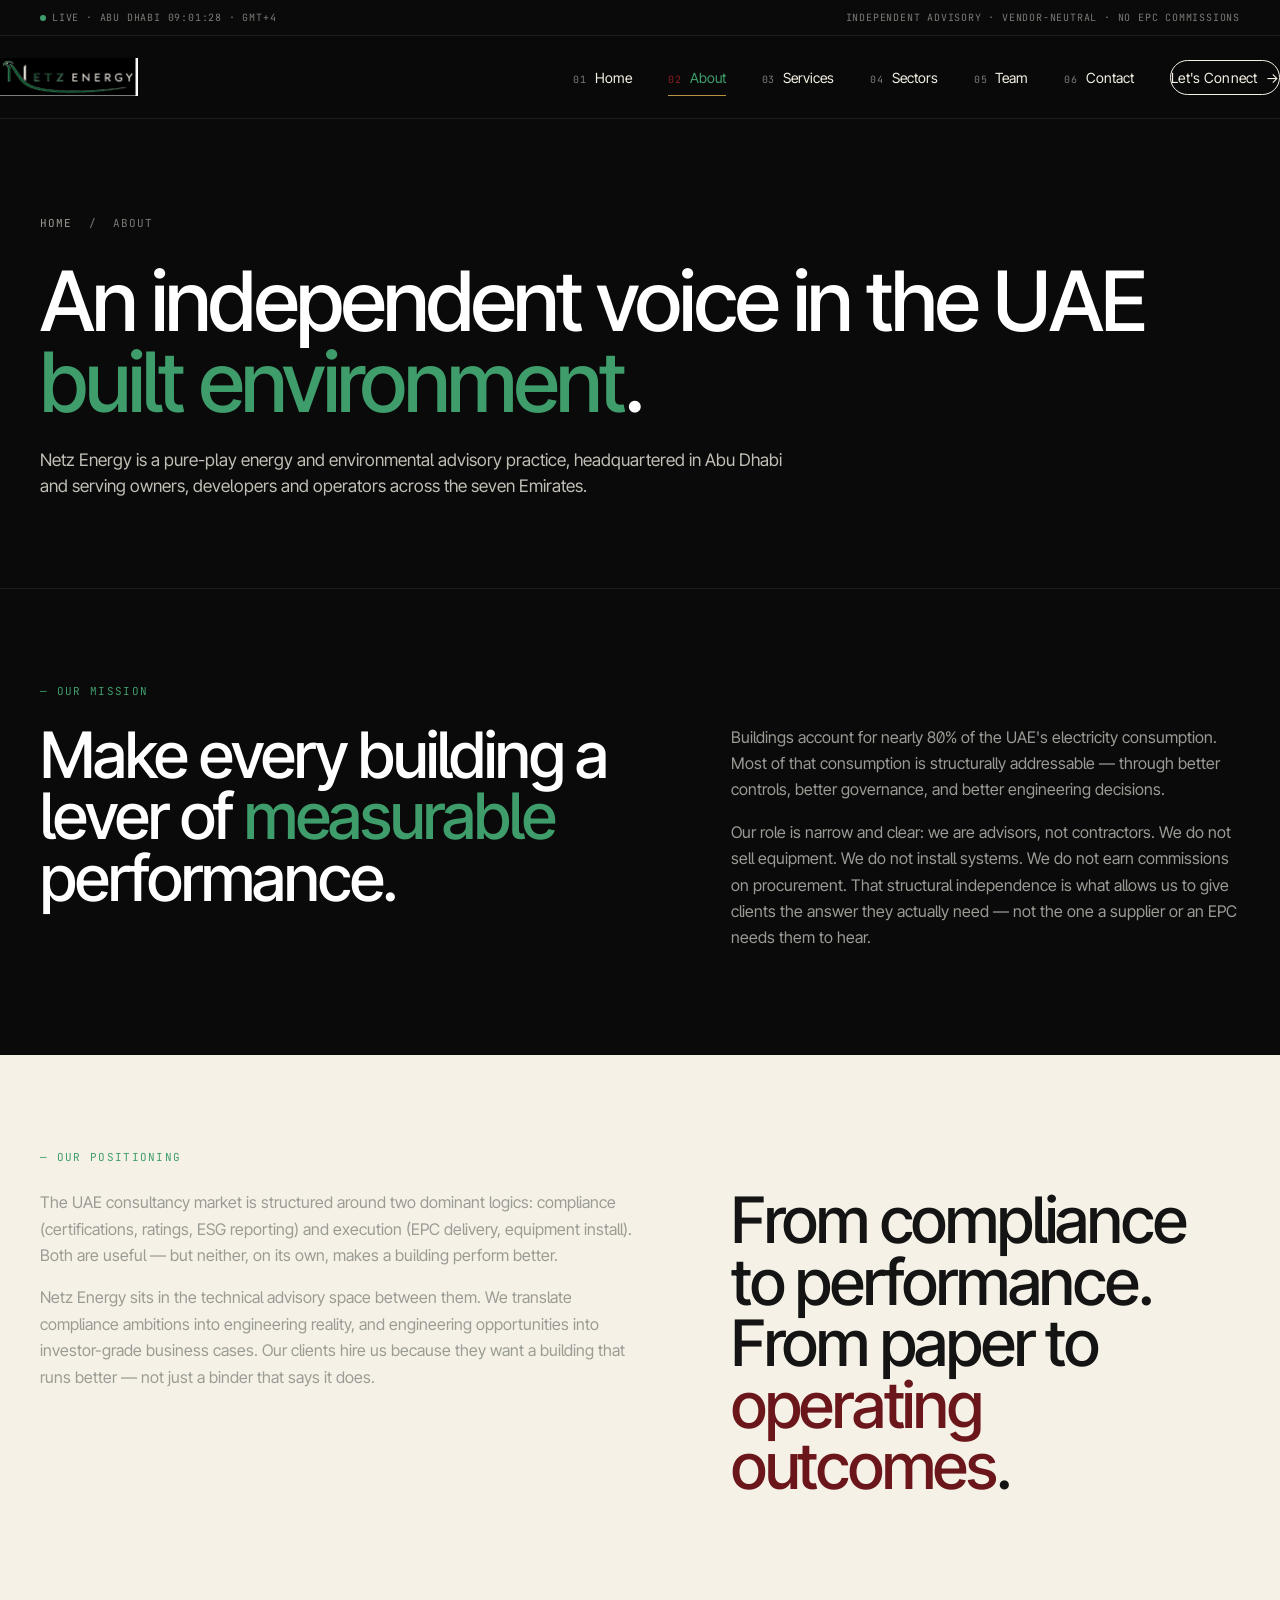
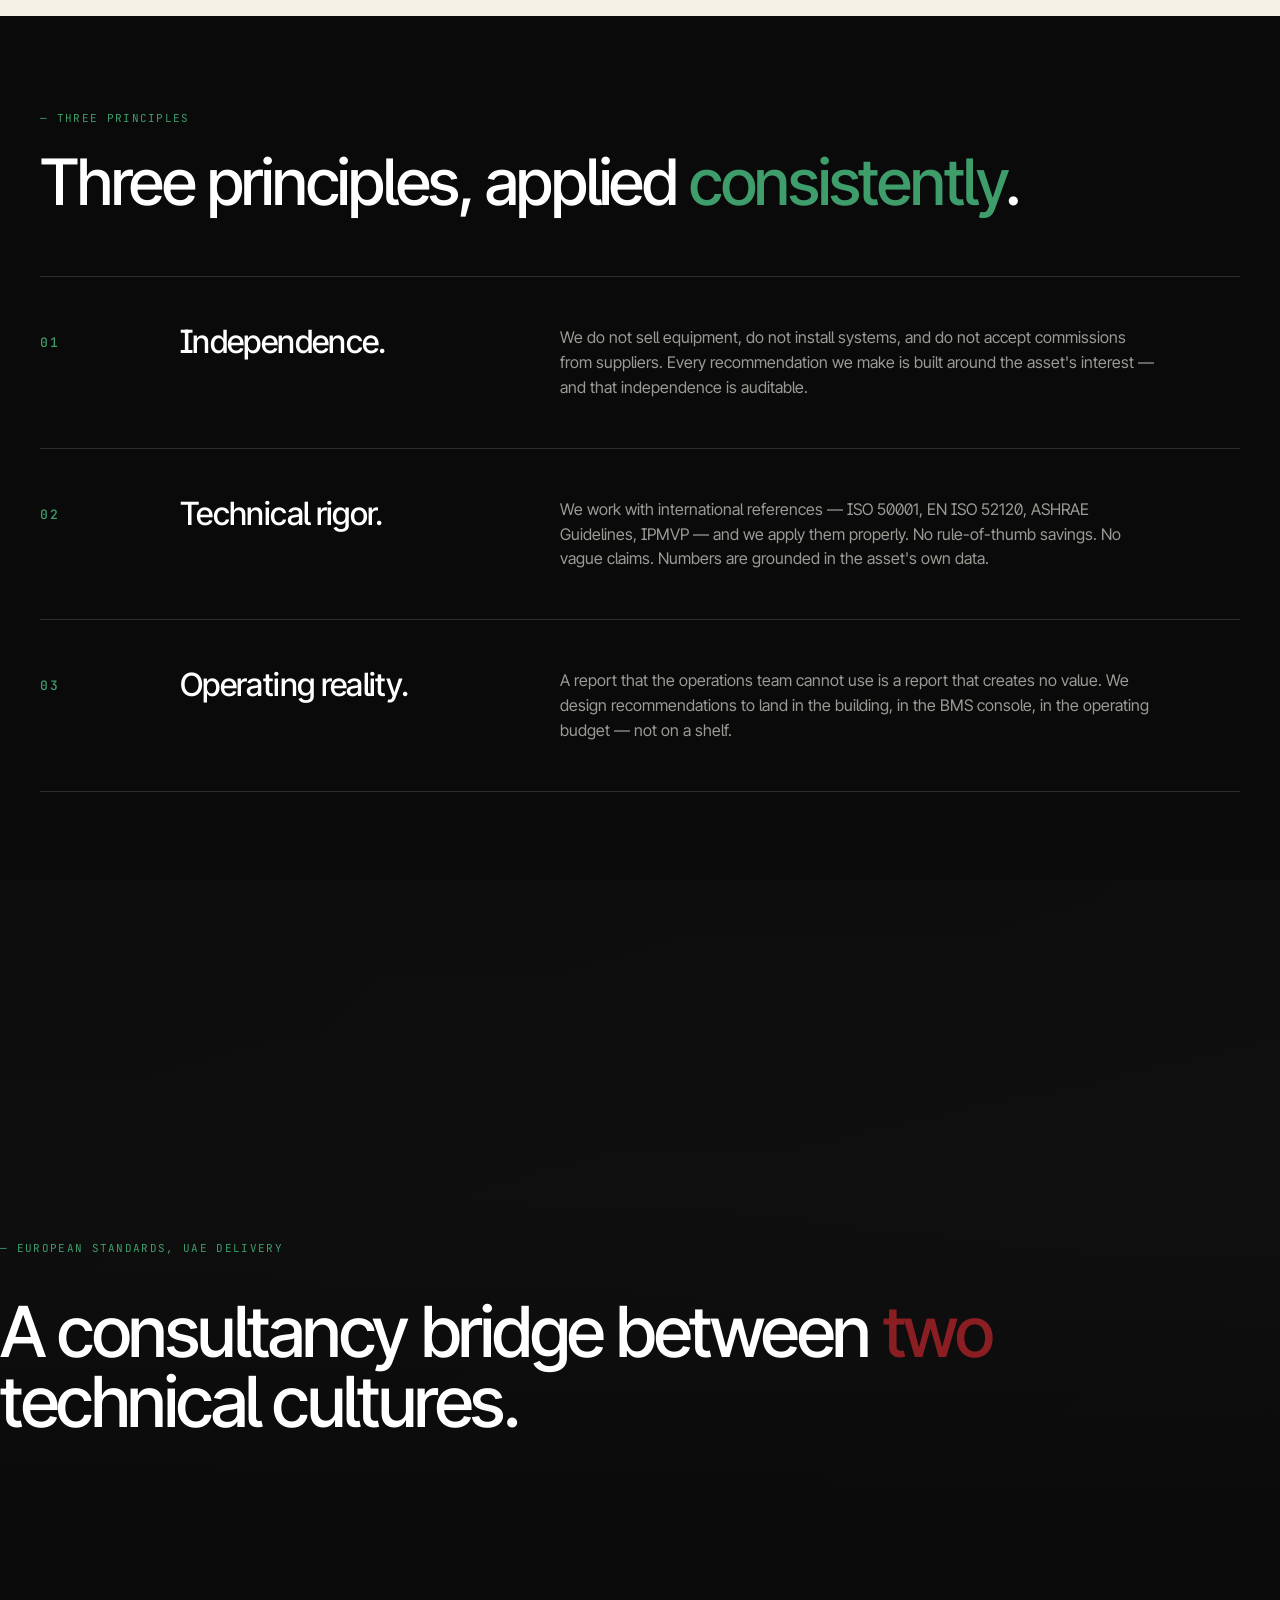
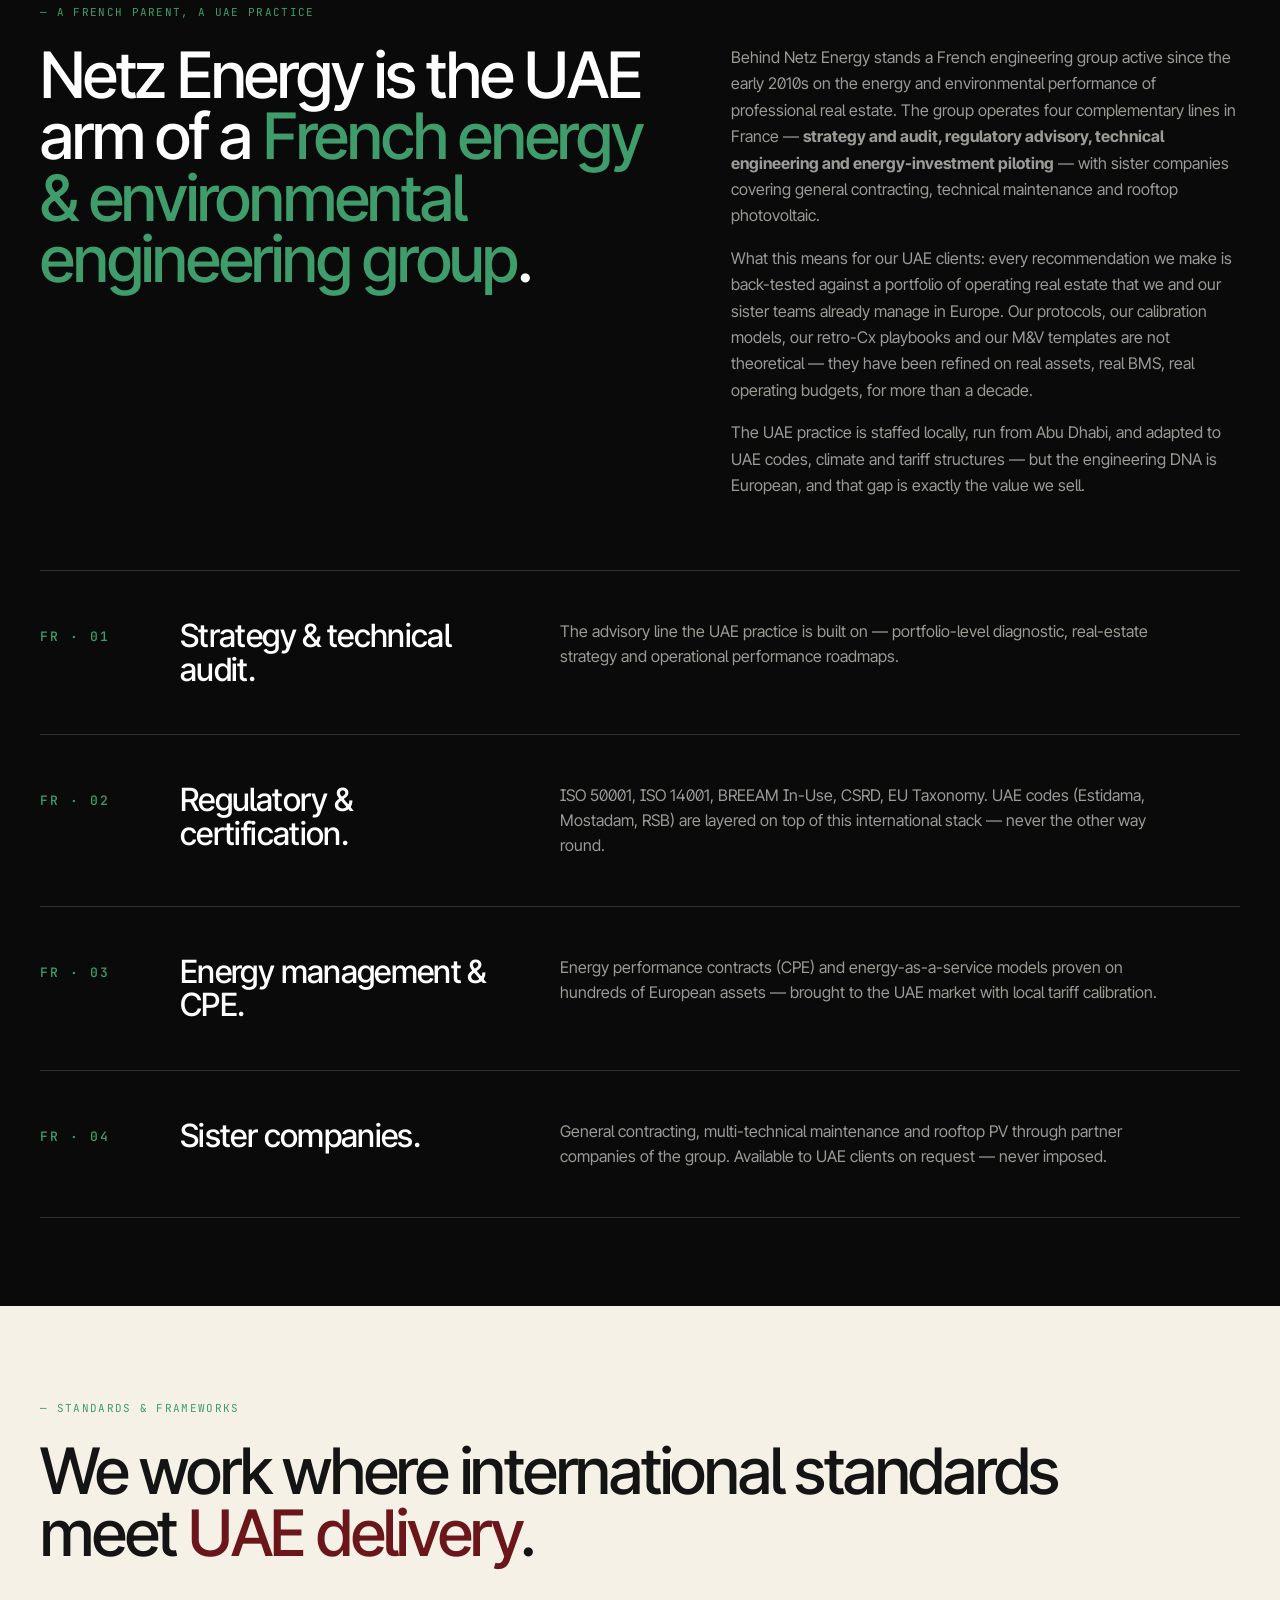
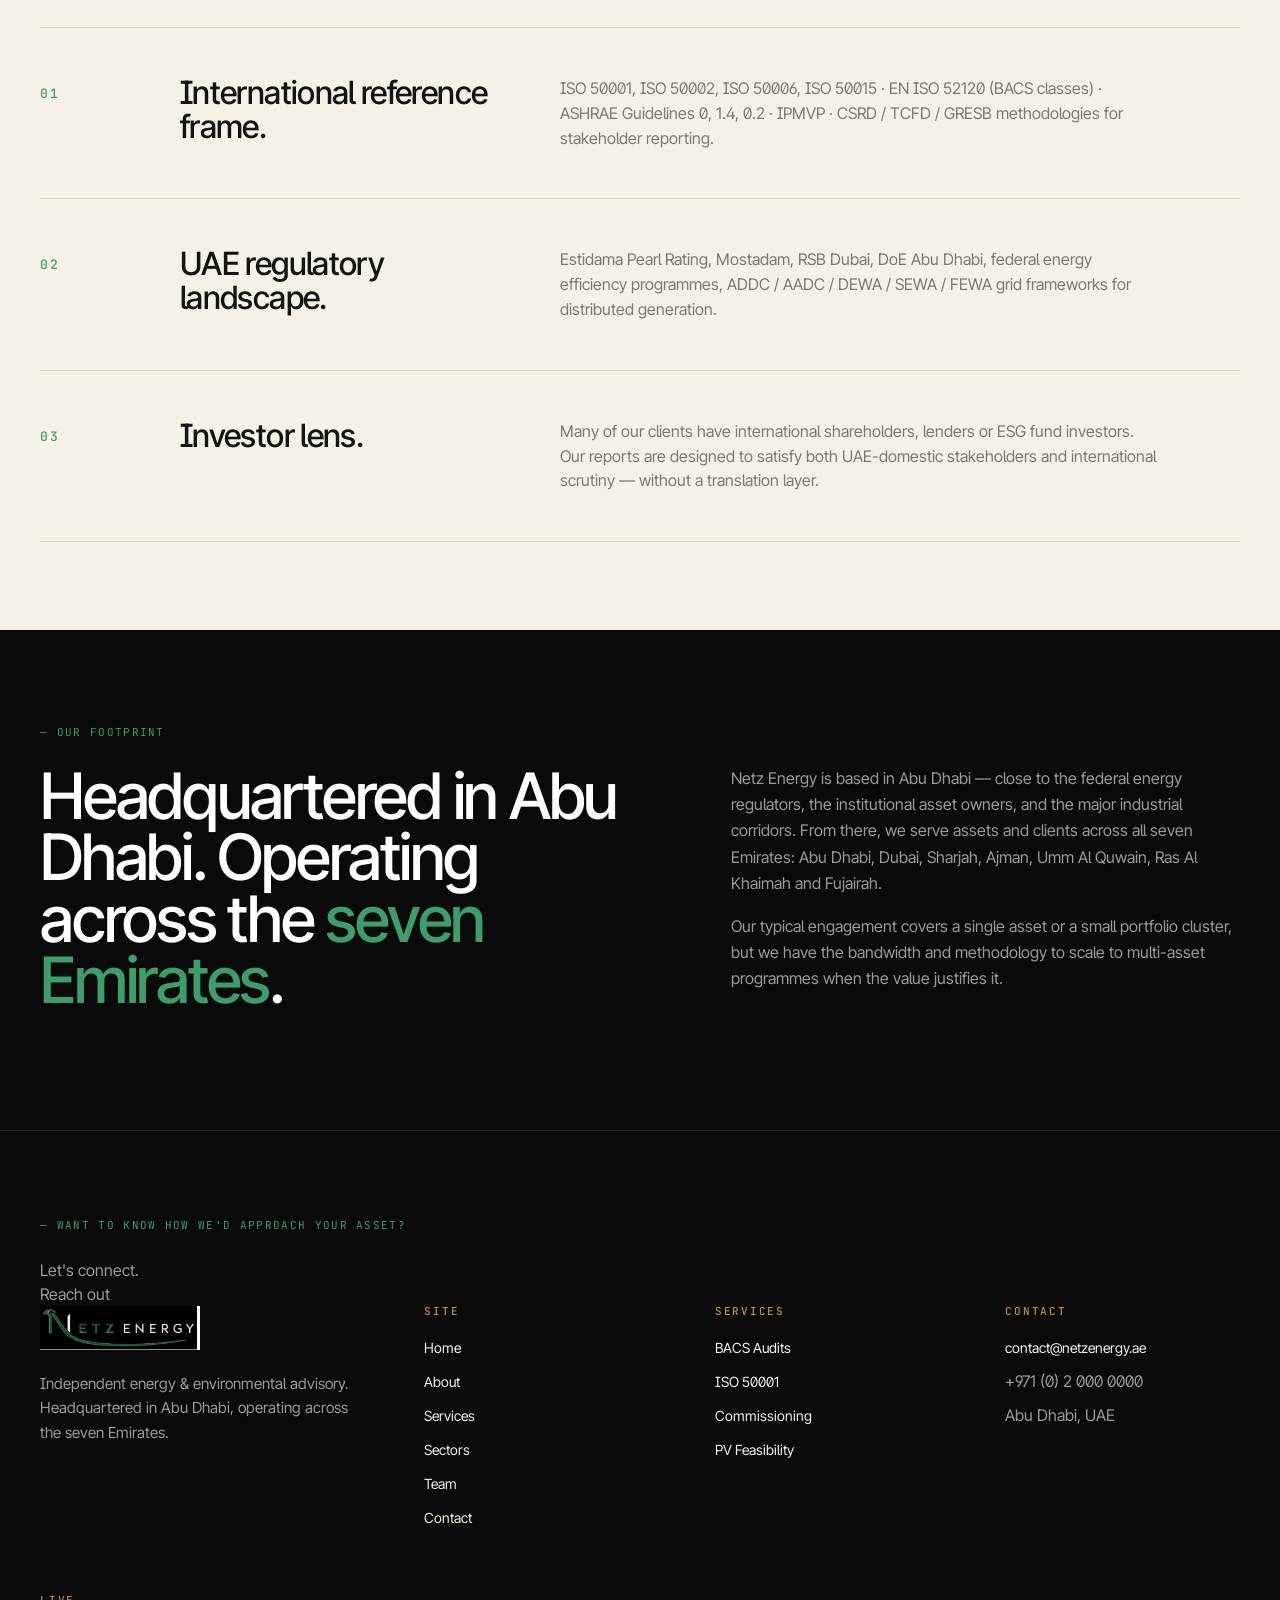
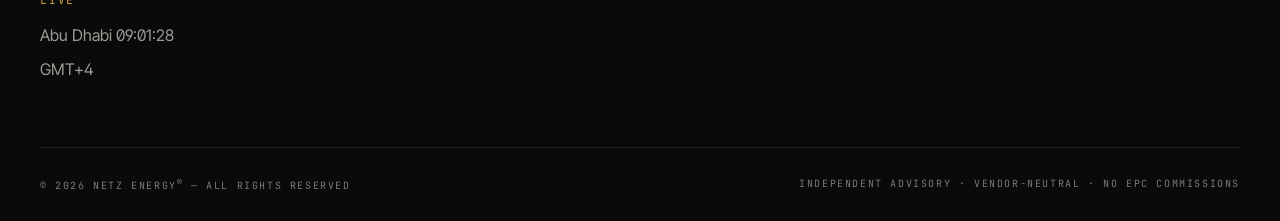
==== commit fc820121: "Add SEO meta tags, fix animations.js, add robots.txt and sitemap.xml" ====
--- a/about.html
+++ b/about.html
@@ -5,6 +5,23 @@
 <meta name="viewport" content="width=device-width, initial-scale=1.0">
 <title>About — Netz Energy</title>
 <meta name="description" content="Netz Energy is an independent, vendor-neutral advisory practice for the UAE built environment.">
+<link rel="canonical" href="https://netzenergy.github.io/site/about.html">
+
+<!-- Open Graph / Facebook -->
+<meta property="og:type" content="website">
+<meta property="og:url" content="https://netzenergy.github.io/site/about.html">
+<meta property="og:title" content="About — Netz Energy">
+<meta property="og:description" content="Netz Energy is an independent, vendor-neutral advisory practice for the UAE built environment.">
+<meta property="og:image" content="https://netzenergy.github.io/site/assets/logo.png">
+<meta property="og:site_name" content="Netz Energy">
+
+<!-- Twitter -->
+<meta name="twitter:card" content="summary_large_image">
+<meta name="twitter:url" content="https://netzenergy.github.io/site/about.html">
+<meta name="twitter:title" content="About — Netz Energy">
+<meta name="twitter:description" content="Netz Energy is an independent, vendor-neutral advisory practice for the UAE built environment.">
+<meta name="twitter:image" content="https://netzenergy.github.io/site/assets/logo.png">
+
 <link rel="preconnect" href="https://fonts.googleapis.com"><link rel="preconnect" href="https://fonts.gstatic.com" crossorigin>
 <link href="https://fonts.googleapis.com/css2?family=Inter+Tight:wght@300;400;500;600;700&family=JetBrains+Mono:wght@400;500&display=swap" rel="stylesheet">
 <link rel="stylesheet" href="assets/style.css">
@@ -223,4 +240,3 @@
 <script src="assets/animations.js" defer></script>
 </body>
 </html>
-                                                                                                                                                                                                                                                                                                                                                                                                                                                                                                                                                                                                                                                                                                                                                                                                                                                                                                                                                                                                                                                                                                                                                                                                                                                                                                                                                                                                                                                                                                                                                                                        
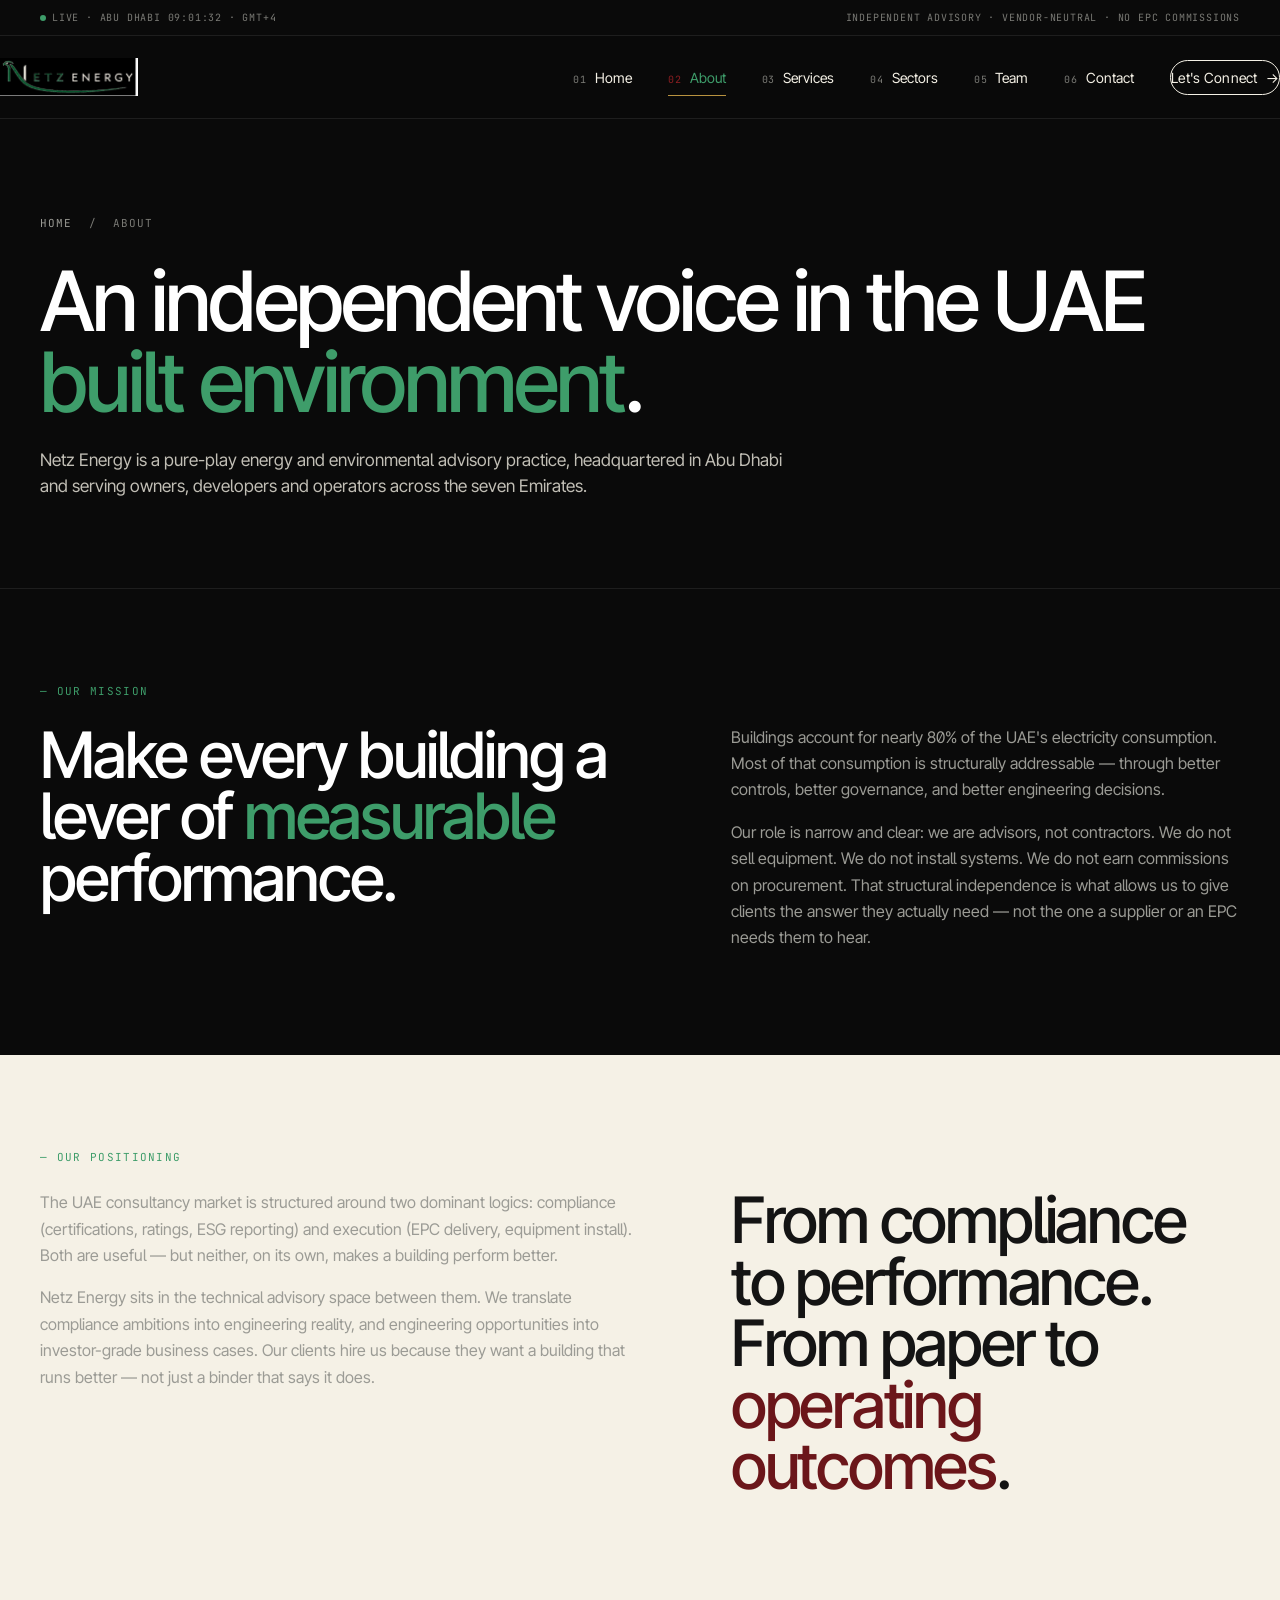
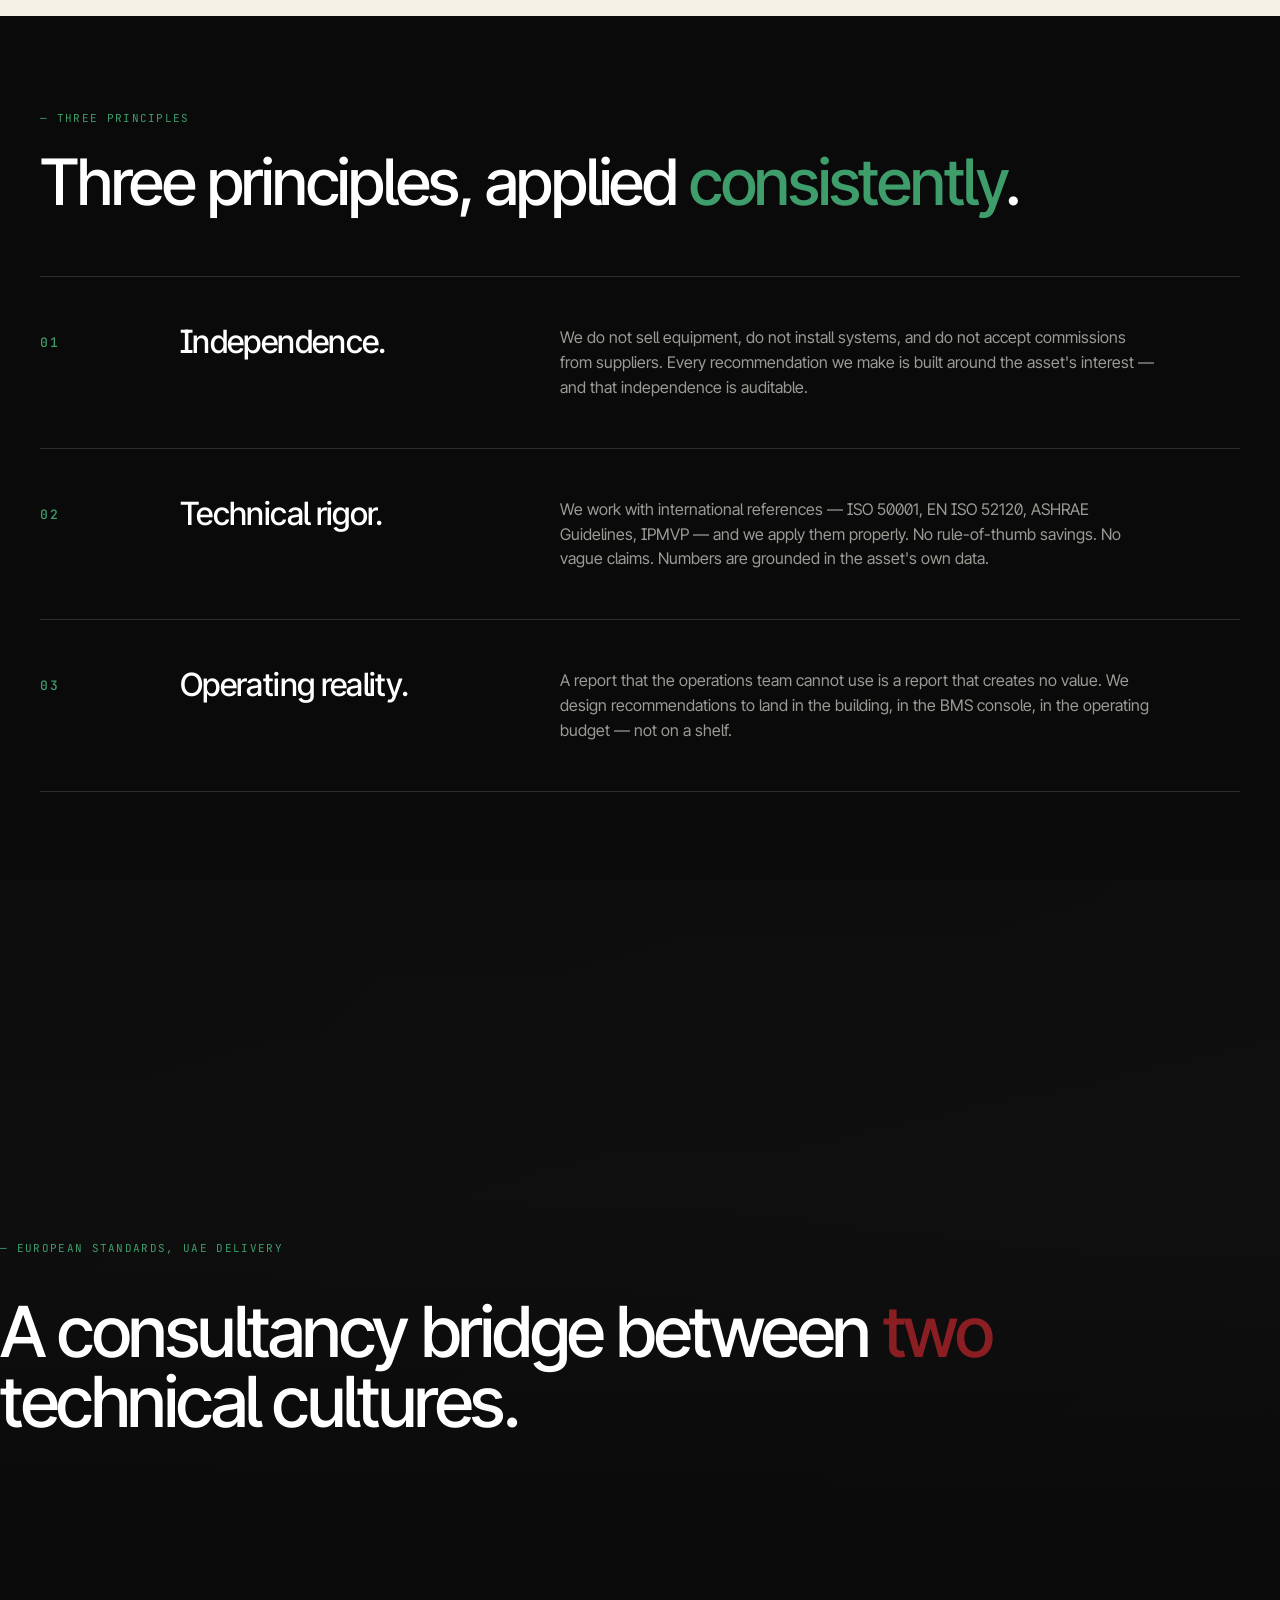
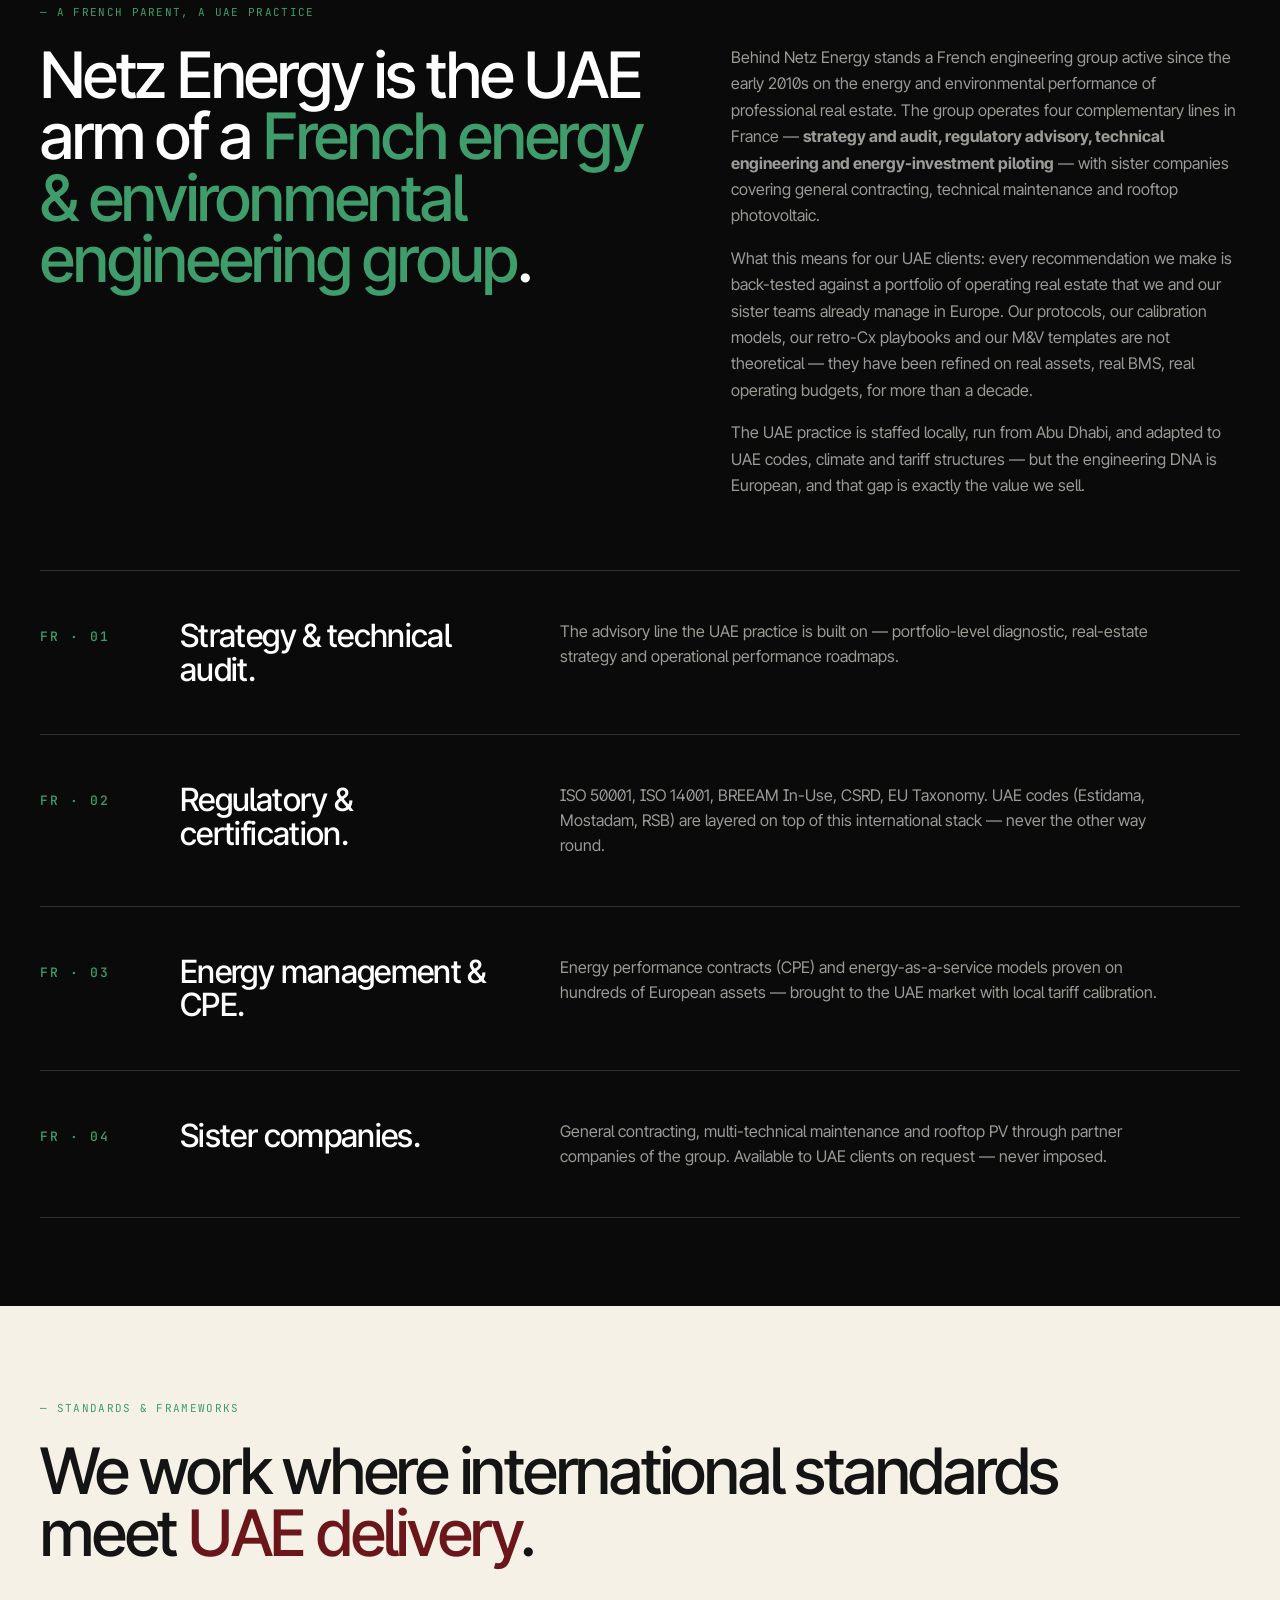
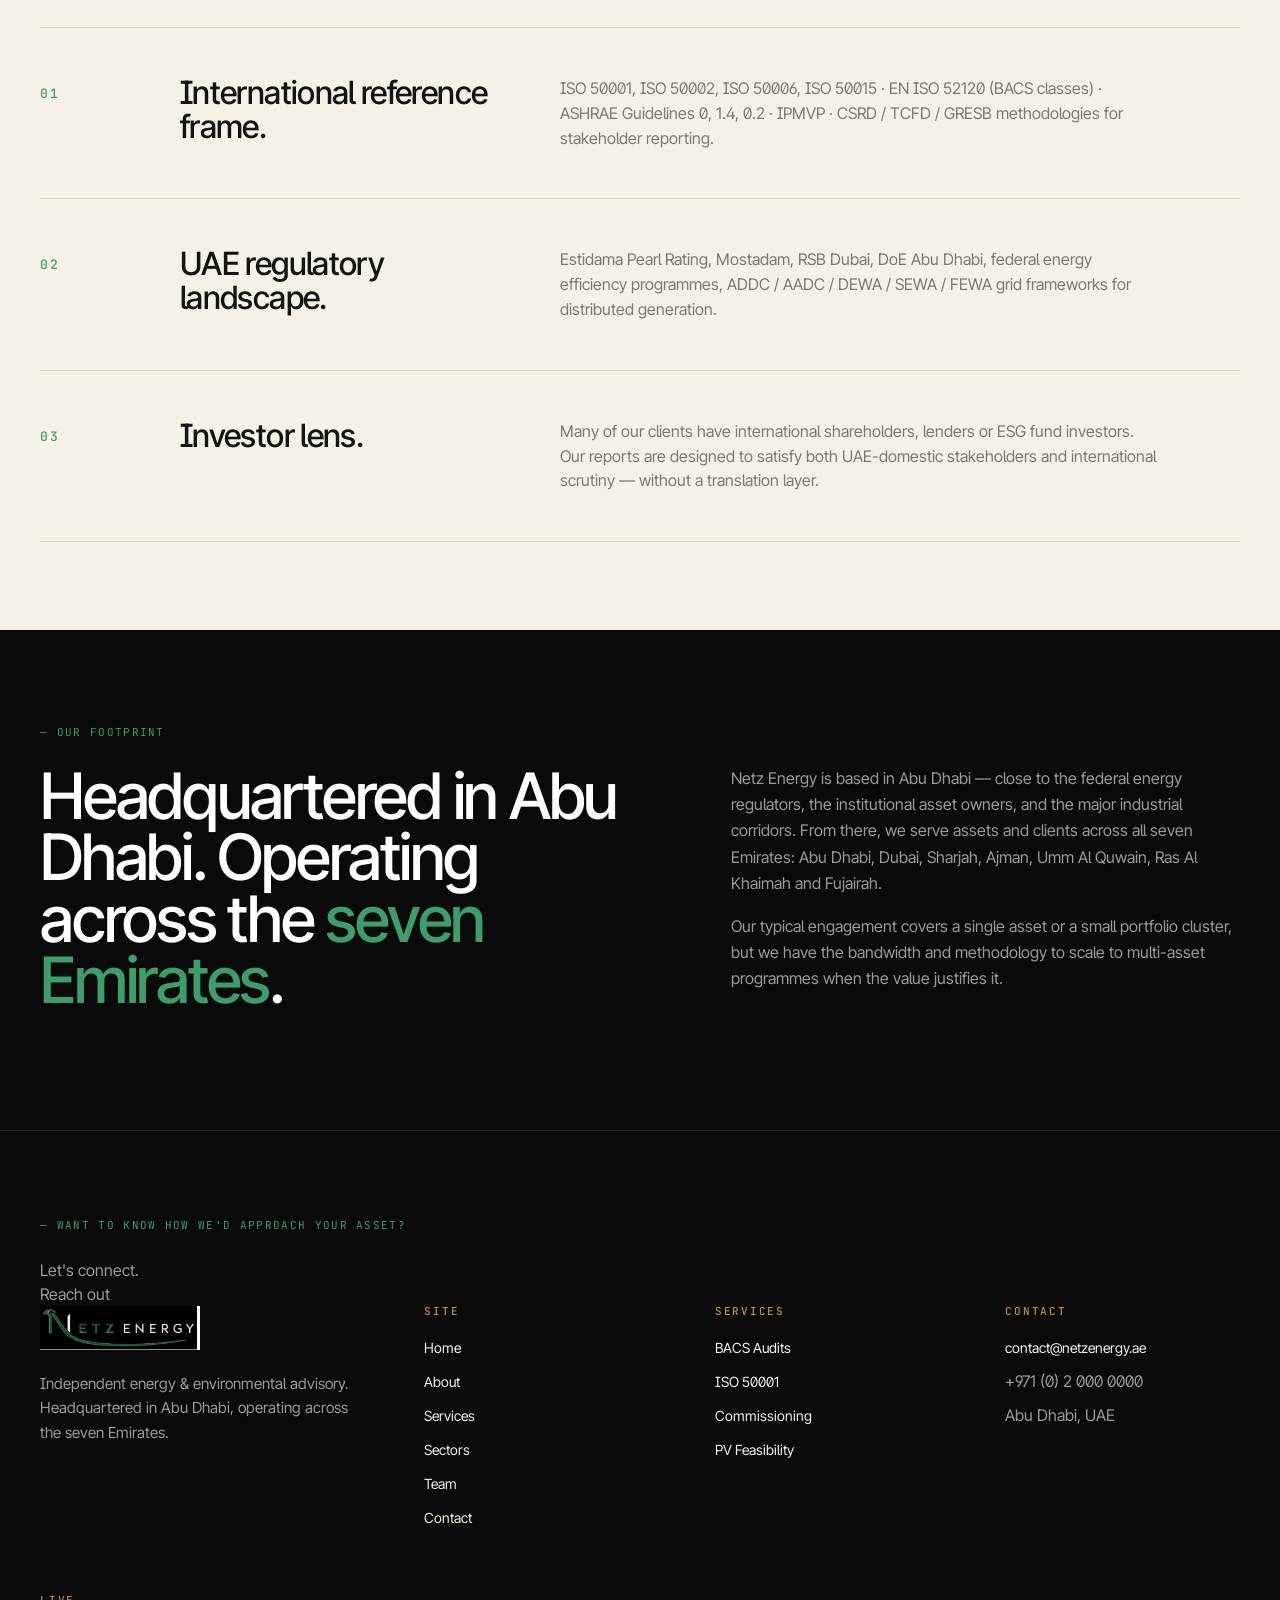
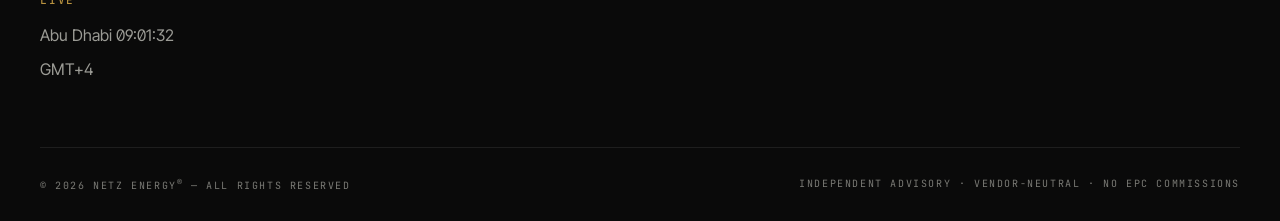
==== commit b57ab459: "SEO upgrade: keywords Gulf, Schema.org, FAQ rich snippets, performance (Vercel URLs)" ====
--- a/about.html
+++ b/about.html
@@ -3,28 +3,127 @@
 <head>
 <meta charset="UTF-8">
 <meta name="viewport" content="width=device-width, initial-scale=1.0">
-<title>About — Netz Energy</title>
-<meta name="description" content="Netz Energy is an independent, vendor-neutral advisory practice for the UAE built environment.">
-<link rel="canonical" href="https://netzenergy.github.io/site/about.html">
+<!-- DNS prefetch & preconnect -->
+<link rel="dns-prefetch" href="//fonts.googleapis.com">
+<link rel="dns-prefetch" href="//fonts.gstatic.com">
+<link rel="dns-prefetch" href="//images.unsplash.com">
+<link rel="dns-prefetch" href="//videos.pexels.com">
+<link rel="dns-prefetch" href="//logo.clearbit.com">
+
+<!-- Favicon -->
+<link rel="icon" type="image/png" href="/assets/logo.png">
+<link rel="apple-touch-icon" href="/assets/logo.png">
+<meta name="theme-color" content="#0A0A0A">
+
+<!-- Mobile -->
+<meta name="format-detection" content="telephone=yes">
+<meta name="mobile-web-app-capable" content="yes">
+
+<title>About Netz Energy — Independent Energy Advisory for UAE, KSA & Gulf</title>
+<meta name="description" content="Pure-play independent energy consultant headquartered in Abu Dhabi. Serving asset owners and operators across UAE, Saudi Arabia, and the Gulf with vendor-neutral advisory.">
+<meta name="keywords" content="independent energy consultant UAE, vendor-neutral advisory Abu Dhabi, owner-side energy consultant Gulf, building energy consultant Saudi Arabia">
+<meta name="author" content="Netz Energy">
+<meta name="robots" content="index, follow, max-image-preview:large">
+<meta name="geo.region" content="AE-AZ">
+<meta name="geo.placename" content="Abu Dhabi">
+<meta name="language" content="English">
+<link rel="canonical" href="https://site-theta-one-24.vercel.app/about.html">
 
 <!-- Open Graph / Facebook -->
 <meta property="og:type" content="website">
-<meta property="og:url" content="https://netzenergy.github.io/site/about.html">
-<meta property="og:title" content="About — Netz Energy">
-<meta property="og:description" content="Netz Energy is an independent, vendor-neutral advisory practice for the UAE built environment.">
-<meta property="og:image" content="https://netzenergy.github.io/site/assets/logo.png">
+<meta property="og:url" content="https://site-theta-one-24.vercel.app/about.html">
+<meta property="og:title" content="About Netz Energy — Independent Energy Advisory for UAE, KSA & Gulf">
+<meta property="og:description" content="Pure-play independent energy consultant headquartered in Abu Dhabi. Serving asset owners and operators across UAE, Saudi Arabia, and the Gulf with vendor-neutral advisory.">
+<meta property="og:image" content="https://site-theta-one-24.vercel.app/assets/logo.png">
 <meta property="og:site_name" content="Netz Energy">
 
 <!-- Twitter -->
 <meta name="twitter:card" content="summary_large_image">
-<meta name="twitter:url" content="https://netzenergy.github.io/site/about.html">
-<meta name="twitter:title" content="About — Netz Energy">
-<meta name="twitter:description" content="Netz Energy is an independent, vendor-neutral advisory practice for the UAE built environment.">
-<meta name="twitter:image" content="https://netzenergy.github.io/site/assets/logo.png">
+<meta name="twitter:url" content="https://site-theta-one-24.vercel.app/about.html">
+<meta name="twitter:title" content="About Netz Energy — Independent Energy Advisory for UAE, KSA & Gulf">
+<meta name="twitter:description" content="Pure-play independent energy consultant headquartered in Abu Dhabi. Serving asset owners and operators across UAE, Saudi Arabia, and the Gulf with vendor-neutral advisory.">
+<meta name="twitter:image" content="https://site-theta-one-24.vercel.app/assets/logo.png">
 
 <link rel="preconnect" href="https://fonts.googleapis.com"><link rel="preconnect" href="https://fonts.gstatic.com" crossorigin>
 <link href="https://fonts.googleapis.com/css2?family=Inter+Tight:wght@300;400;500;600;700&family=JetBrains+Mono:wght@400;500&display=swap" rel="stylesheet">
 <link rel="stylesheet" href="assets/style.css">
+
+<script type="application/ld+json">
+{
+  "@context": "https://schema.org",
+  "@type": "ProfessionalService",
+  "@id": "https://site-theta-one-24.vercel.app/#organization",
+  "name": "Netz Energy",
+  "alternateName": "Netz Energy Advisory",
+  "url": "https://site-theta-one-24.vercel.app/",
+  "logo": "https://site-theta-one-24.vercel.app/assets/logo.png",
+  "image": "https://site-theta-one-24.vercel.app/assets/logo.png",
+  "description": "Independent, vendor-neutral energy and environmental advisory practice for UAE, KSA and Gulf real estate. BACS audits, ISO 50001 advisory, building commissioning, PV feasibility studies.",
+  "foundingDate": "2026",
+  "address": {
+    "@type": "PostalAddress",
+    "streetAddress": "Abu Dhabi Global Market Square",
+    "addressLocality": "Al Maryah Island",
+    "addressRegion": "Abu Dhabi",
+    "addressCountry": "AE"
+  },
+  "geo": {
+    "@type": "GeoCoordinates",
+    "latitude": "24.4995",
+    "longitude": "54.3995"
+  },
+  "areaServed": [
+    {"@type": "Country", "name": "United Arab Emirates"},
+    {"@type": "Country", "name": "Saudi Arabia"},
+    {"@type": "Country", "name": "Oman"},
+    {"@type": "Country", "name": "Bahrain"},
+    {"@type": "Country", "name": "Qatar"},
+    {"@type": "Country", "name": "Kuwait"}
+  ],
+  "serviceType": [
+    "Energy Consulting",
+    "BACS Audit",
+    "ISO 50001 Advisory",
+    "Building Commissioning",
+    "Retro-Commissioning",
+    "PV Feasibility Study",
+    "Energy Management System Deployment",
+    "ESG Reporting"
+  ],
+  "knowsAbout": [
+    "ISO 50001",
+    "EN ISO 52120",
+    "ASHRAE Guidelines",
+    "IPMVP",
+    "Estidama Pearl",
+    "Mostadam",
+    "DEWA",
+    "ADDC",
+    "AADC",
+    "Building Energy Performance",
+    "HVAC Optimization",
+    "Photovoltaic Systems"
+  ],
+  "contactPoint": [{
+    "@type": "ContactPoint",
+    "contactType": "customer service",
+    "email": "contact@netzenergy.ae",
+    "areaServed": ["AE", "SA", "OM", "BH", "QA", "KW"],
+    "availableLanguage": ["English", "French", "Arabic"]
+  }]
+}
+</script>
+
+<script type="application/ld+json">
+{
+  "@context": "https://schema.org",
+  "@type": "BreadcrumbList",
+  "itemListElement": [
+    {"@type": "ListItem", "position": 1, "name": "Home", "item": "https://site-theta-one-24.vercel.app/"},
+    {"@type": "ListItem", "position": 2, "name": "About", "item": "https://site-theta-one-24.vercel.app/about.html"}
+  ]
+}
+</script>
 </head>
 <body>
 
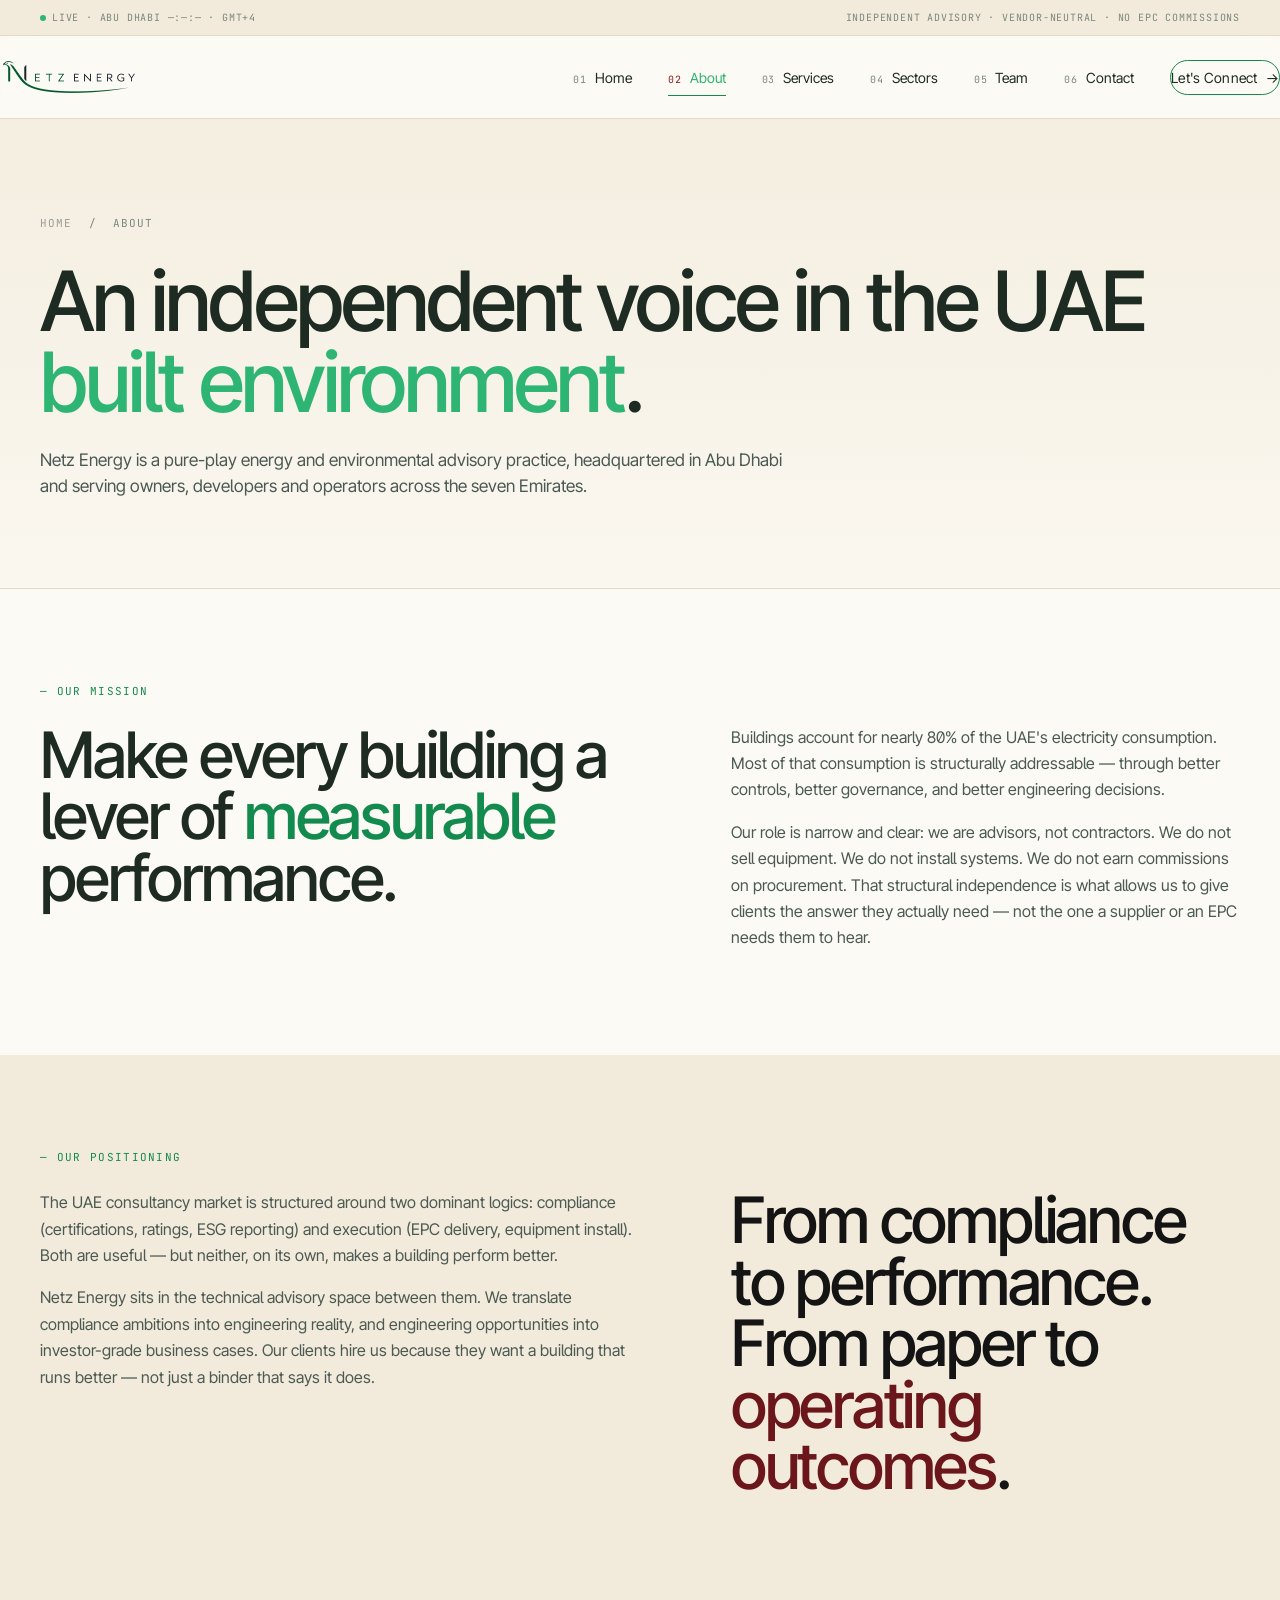
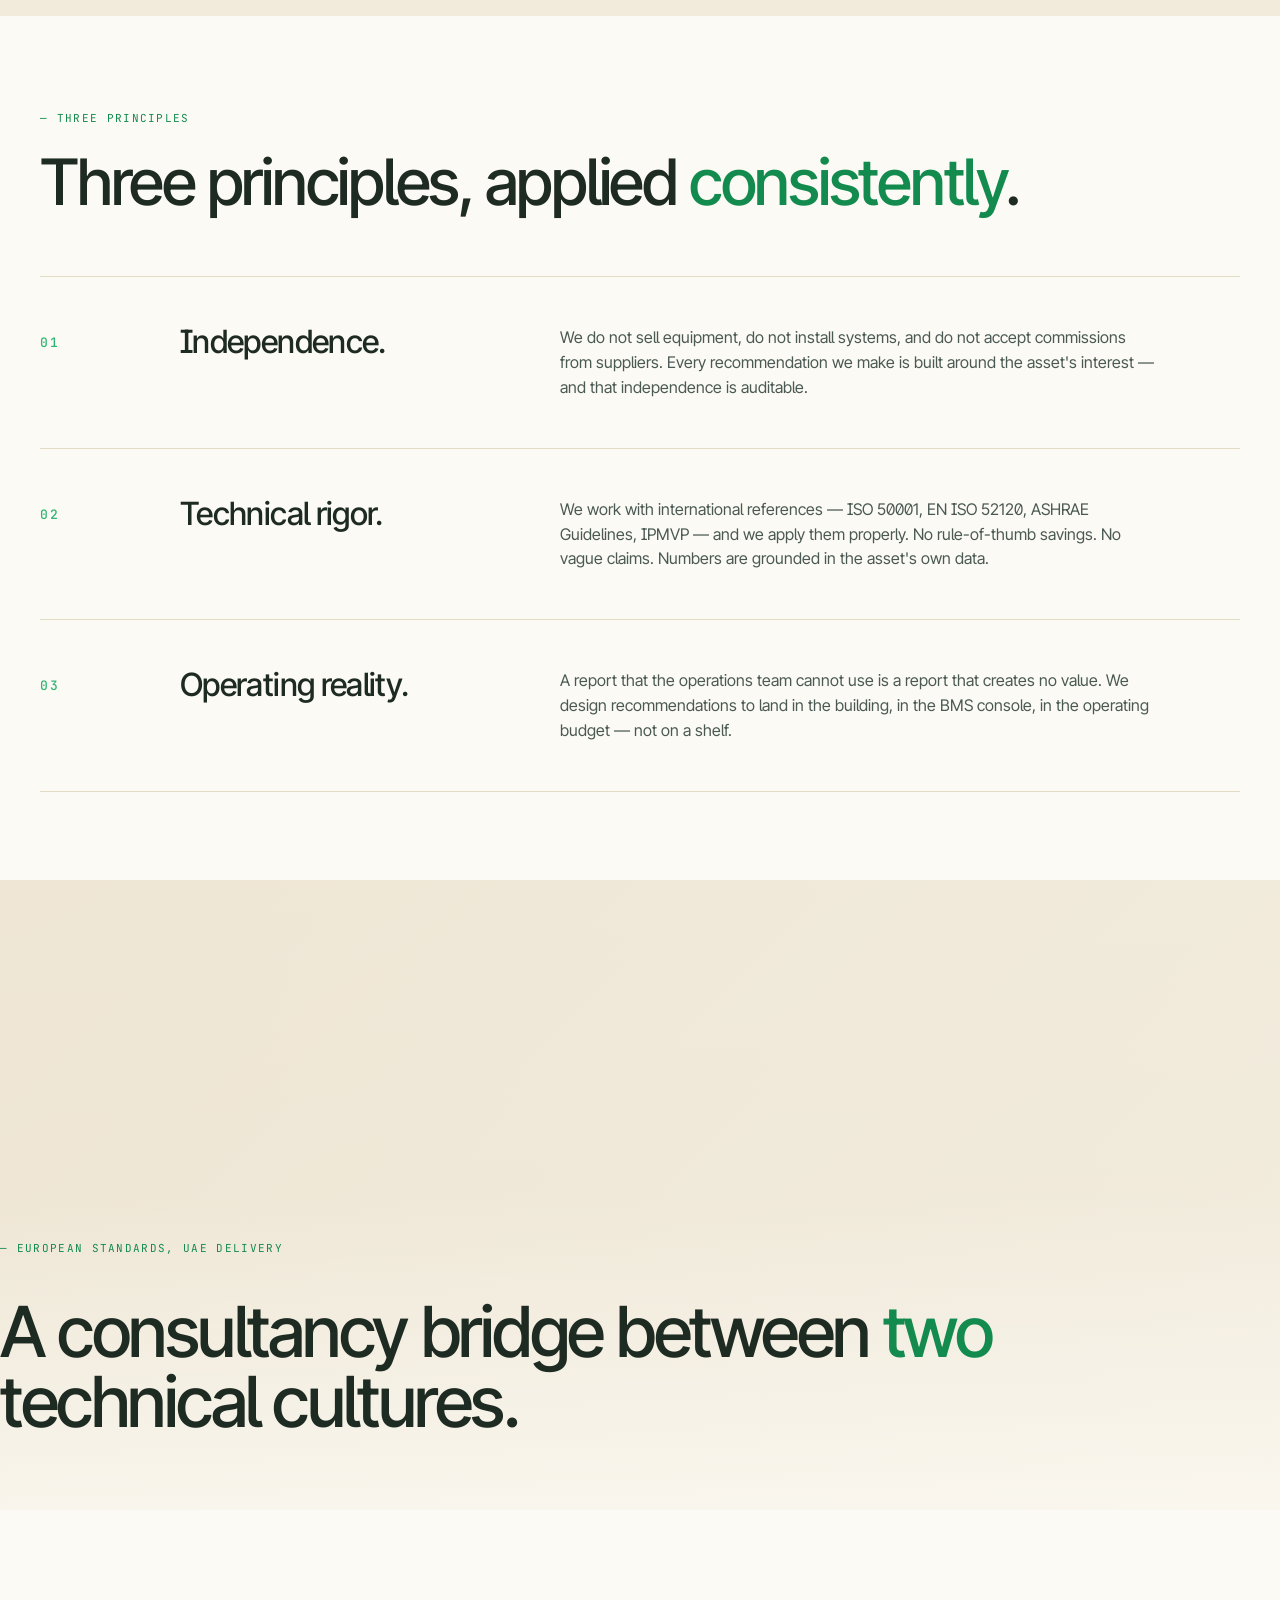
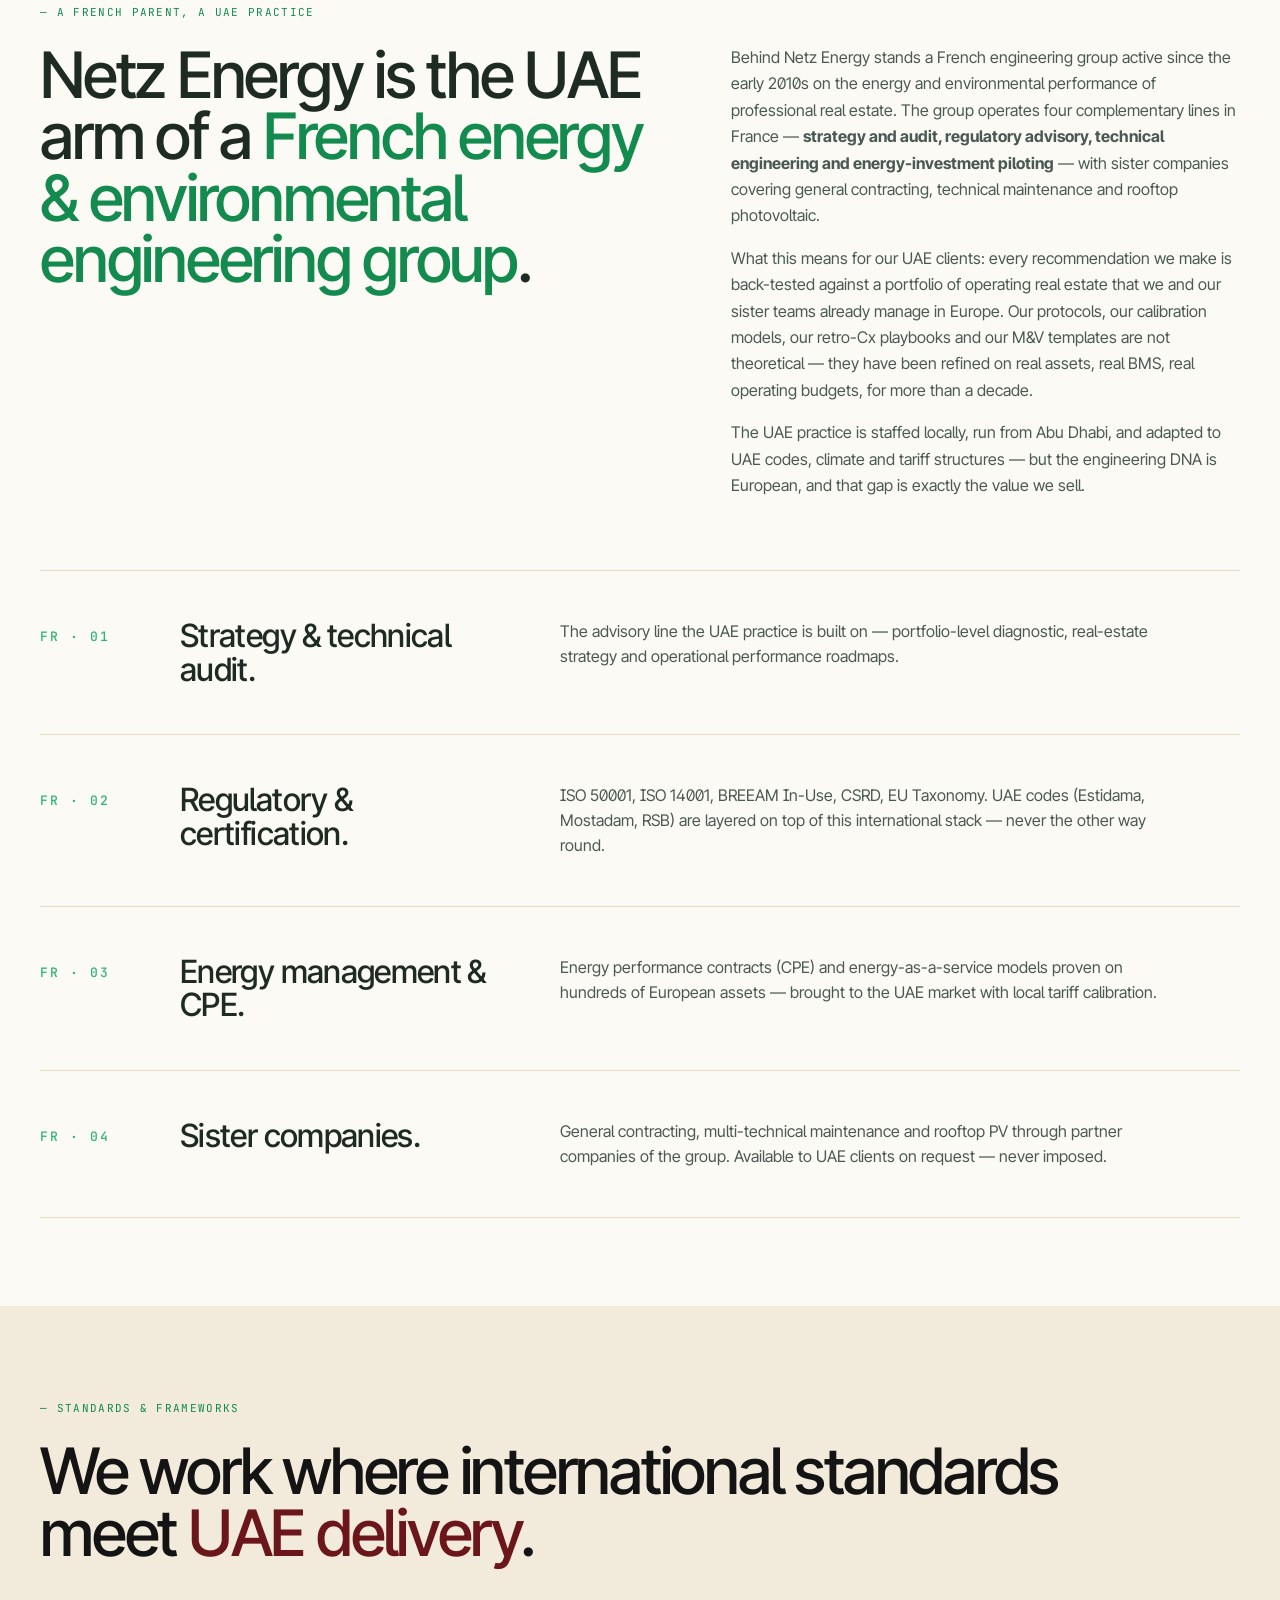
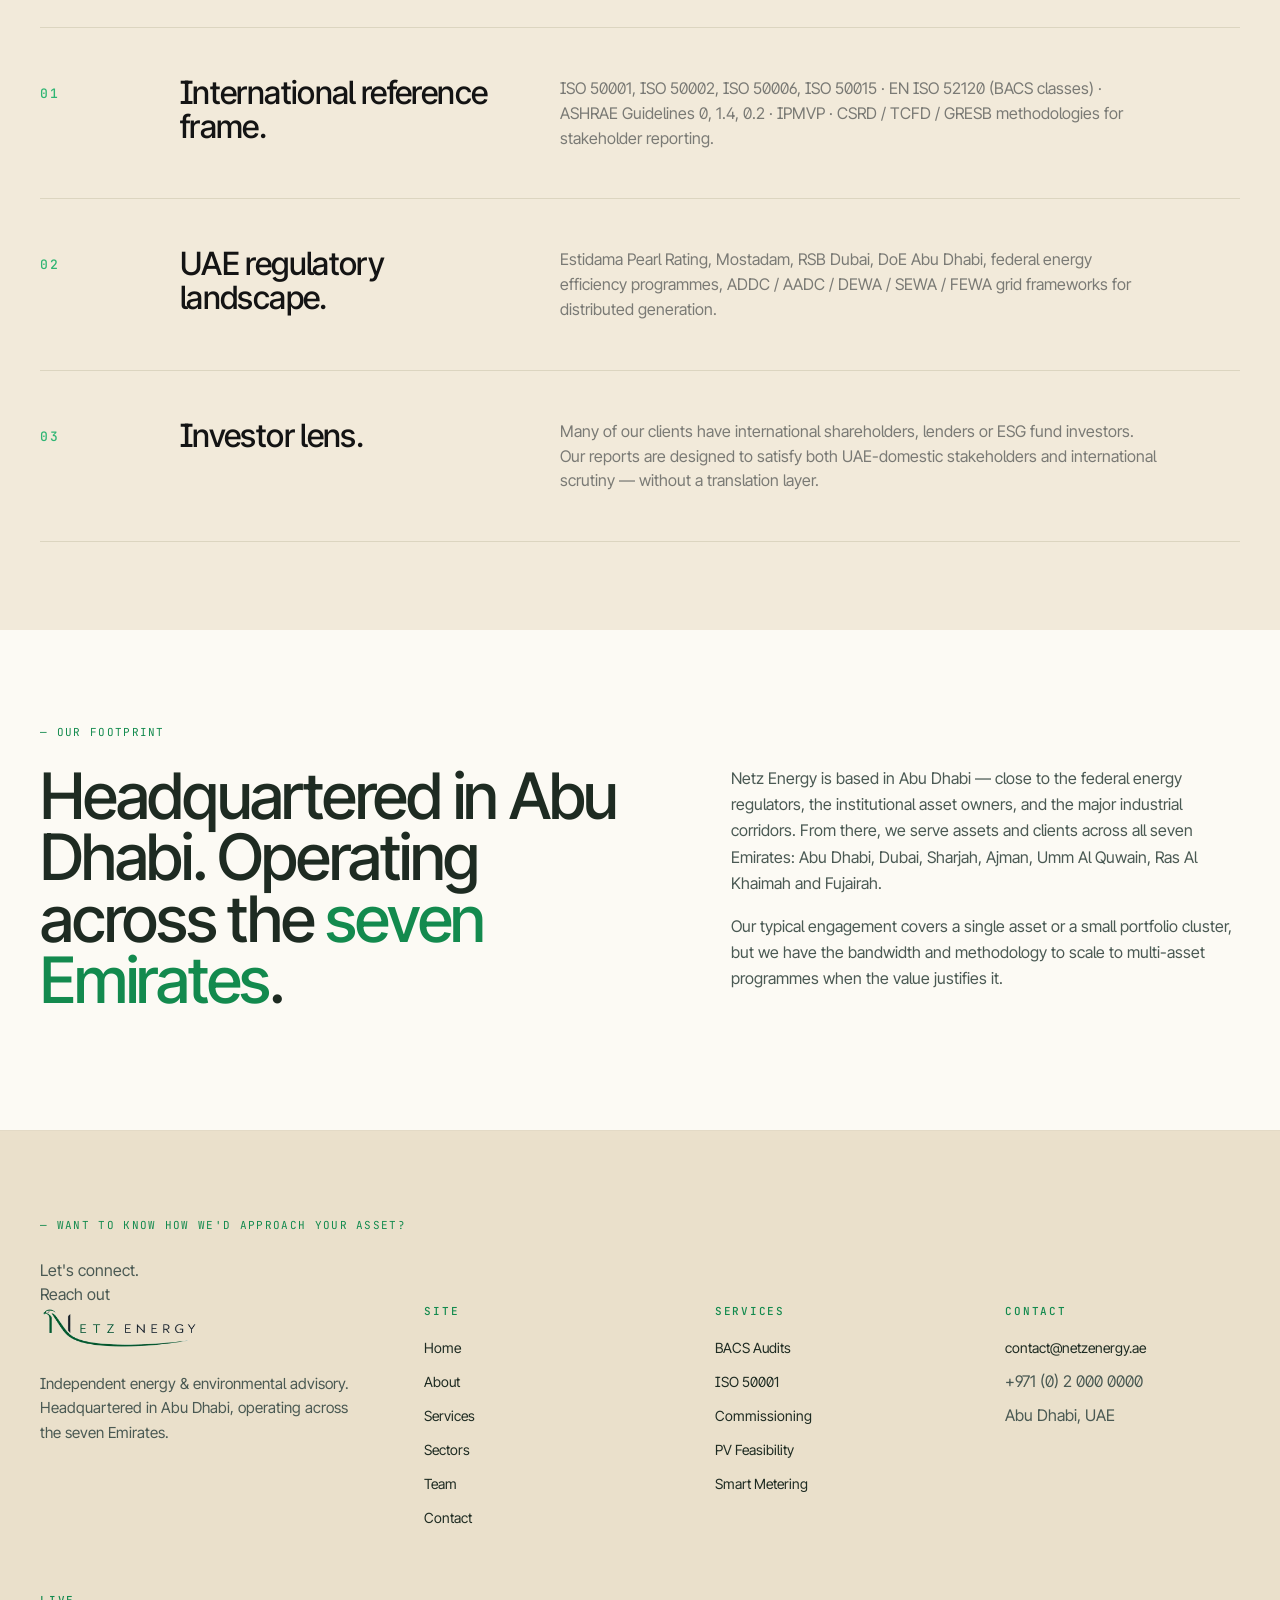
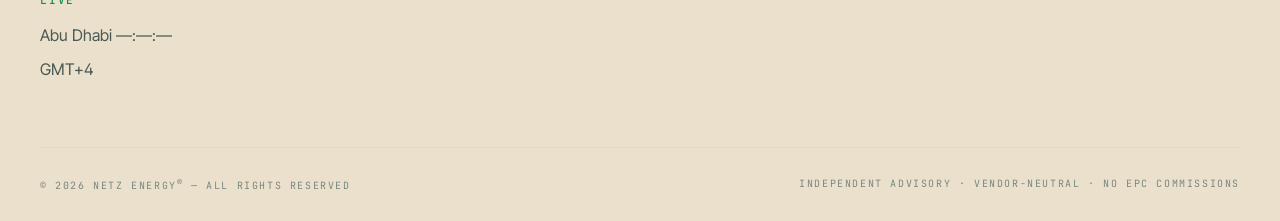
==== commit dd1b5d20: "Client v3 merge + SEO preserved + new smart-metering page" ====
--- a/about.html
+++ b/about.html
@@ -3,22 +3,6 @@
 <head>
 <meta charset="UTF-8">
 <meta name="viewport" content="width=device-width, initial-scale=1.0">
-<!-- DNS prefetch & preconnect -->
-<link rel="dns-prefetch" href="//fonts.googleapis.com">
-<link rel="dns-prefetch" href="//fonts.gstatic.com">
-<link rel="dns-prefetch" href="//images.unsplash.com">
-<link rel="dns-prefetch" href="//videos.pexels.com">
-<link rel="dns-prefetch" href="//logo.clearbit.com">
-
-<!-- Favicon -->
-<link rel="icon" type="image/png" href="/assets/logo.png">
-<link rel="apple-touch-icon" href="/assets/logo.png">
-<meta name="theme-color" content="#0A0A0A">
-
-<!-- Mobile -->
-<meta name="format-detection" content="telephone=yes">
-<meta name="mobile-web-app-capable" content="yes">
-
 <title>About Netz Energy — Independent Energy Advisory for UAE, KSA & Gulf</title>
 <meta name="description" content="Pure-play independent energy consultant headquartered in Abu Dhabi. Serving asset owners and operators across UAE, Saudi Arabia, and the Gulf with vendor-neutral advisory.">
 <meta name="keywords" content="independent energy consultant UAE, vendor-neutral advisory Abu Dhabi, owner-side energy consultant Gulf, building energy consultant Saudi Arabia">
@@ -27,6 +11,7 @@
 <meta name="geo.region" content="AE-AZ">
 <meta name="geo.placename" content="Abu Dhabi">
 <meta name="language" content="English">
+
 <link rel="canonical" href="https://site-theta-one-24.vercel.app/about.html">
 
 <!-- Open Graph / Facebook -->
@@ -44,6 +29,21 @@
 <meta name="twitter:description" content="Pure-play independent energy consultant headquartered in Abu Dhabi. Serving asset owners and operators across UAE, Saudi Arabia, and the Gulf with vendor-neutral advisory.">
 <meta name="twitter:image" content="https://site-theta-one-24.vercel.app/assets/logo.png">
 
+<!-- DNS prefetch & preconnect -->
+<link rel="dns-prefetch" href="//fonts.googleapis.com">
+<link rel="dns-prefetch" href="//fonts.gstatic.com">
+<link rel="dns-prefetch" href="//images.unsplash.com">
+<link rel="dns-prefetch" href="//videos.pexels.com">
+<link rel="dns-prefetch" href="//logo.clearbit.com">
+
+<!-- Favicon -->
+<link rel="icon" type="image/png" href="assets/logo.png">
+<link rel="apple-touch-icon" href="assets/logo.png">
+<meta name="theme-color" content="#0A0A0A">
+
+<!-- Mobile -->
+<meta name="format-detection" content="telephone=yes">
+<meta name="mobile-web-app-capable" content="yes">
 <link rel="preconnect" href="https://fonts.googleapis.com"><link rel="preconnect" href="https://fonts.gstatic.com" crossorigin>
 <link href="https://fonts.googleapis.com/css2?family=Inter+Tight:wght@300;400;500;600;700&family=JetBrains+Mono:wght@400;500&display=swap" rel="stylesheet">
 <link rel="stylesheet" href="assets/style.css">
@@ -58,7 +58,7 @@
   "url": "https://site-theta-one-24.vercel.app/",
   "logo": "https://site-theta-one-24.vercel.app/assets/logo.png",
   "image": "https://site-theta-one-24.vercel.app/assets/logo.png",
-  "description": "Independent, vendor-neutral energy and environmental advisory practice for UAE, KSA and Gulf real estate. BACS audits, ISO 50001 advisory, building commissioning, PV feasibility studies.",
+  "description": "Independent, vendor-neutral energy and environmental advisory practice for UAE, KSA and Gulf real estate.",
   "foundingDate": "2026",
   "address": {
     "@type": "PostalAddress",
@@ -87,6 +87,7 @@
     "Building Commissioning",
     "Retro-Commissioning",
     "PV Feasibility Study",
+    "Smart Metering",
     "Energy Management System Deployment",
     "ESG Reporting"
   ],
@@ -102,7 +103,8 @@
     "AADC",
     "Building Energy Performance",
     "HVAC Optimization",
-    "Photovoltaic Systems"
+    "Photovoltaic Systems",
+    "Smart Metering"
   ],
   "contactPoint": [{
     "@type": "ContactPoint",
@@ -113,7 +115,6 @@
   }]
 }
 </script>
-
 <script type="application/ld+json">
 {
   "@context": "https://schema.org",
@@ -133,7 +134,7 @@
 </div></div>
 
 <nav class="nav"><div class="shell nav-inner">
-  <a href="index.html" class="brand" aria-label="Netz Energy"><img class="logo" src="assets/logo-light.png" alt="Netz Energy"></a>
+  <a href="index.html" class="brand" aria-label="Netz Energy"><img class="logo" src="assets/logo.png" alt="Netz Energy"></a>
   <ul class="nav-links" id="navLinks">
     <li><a href="index.html"><span class="num">01</span> Home</a></li>
     <li><a href="about.html" class="active"><span class="num">02</span> About</a></li>
@@ -211,7 +212,7 @@
 </section>
 
 <section class="video-band">
-  <div class="vb-fallback" style="background-image: linear-gradient(135deg, rgba(10,10,10,0.5), rgba(10,10,10,0.2)), url('https://images.unsplash.com/photo-1582407947304-fd86f028f716?auto=format&fit=crop&w=2400&q=80');"></div>
+  <div class="vb-fallback" style="background-image: linear-gradient(135deg, rgba(252,250,244,0.15), rgba(252,250,244,0.45)), url('https://images.unsplash.com/photo-1582407947304-fd86f028f716?auto=format&fit=crop&w=2400&q=80');"></div>
   <video autoplay muted loop playsinline preload="metadata" poster="https://images.unsplash.com/photo-1582407947304-fd86f028f716?auto=format&fit=crop&w=2400&q=80">
     <source src="https://videos.pexels.com/video-files/3214448/3214448-uhd_3840_2160_25fps.mp4" type="video/mp4">
   </video>
@@ -308,7 +309,7 @@
     </div>
     <div class="footer-grid">
       <div>
-        <a href="index.html" class="brand-foot" aria-label="Netz Energy"><img class="logo" src="assets/logo-light.png" alt="Netz Energy"></a>
+        <a href="index.html" class="brand-foot" aria-label="Netz Energy"><img class="logo" src="assets/logo.png" alt="Netz Energy"></a>
         <p class="desc">Independent energy &amp; environmental advisory. Headquartered in Abu Dhabi, operating across the seven Emirates.</p>
       </div>
       <div><h5>Site</h5><ul>
@@ -321,6 +322,7 @@
         <li><a href="services/iso-50001.html">ISO 50001</a></li>
         <li><a href="services/commissioning.html">Commissioning</a></li>
         <li><a href="services/pv-feasibility.html">PV Feasibility</a></li>
+        <li><a href="services/smart-metering.html">Smart Metering</a></li>
       </ul></div>
       <div><h5>Contact</h5><ul>
         <li><a href="mailto:contact@netzenergy.ae">contact@netzenergy.ae</a></li>
@@ -339,3 +341,4 @@
 <script src="assets/animations.js" defer></script>
 </body>
 </html>
+                                                                                                                                                                                                                                                                                                                                                                                                                                                                                                                                                                                                                                                                                                                                                                                                                                                                                                                                                                                                                                                                                                                                                                                                                                                                                                                                                                                                                                                                                                                                                                                        
--- a/assets/style.css
+++ b/assets/style.css
@@ -31,7 +31,7 @@
   --line-mid:     #2E2E2E;
   --line-light:   #DCD5C0;
 
-  --font-sans: 'Inter Tight', 'Inter', -apple-system, BlinkMacSystemFont, 'Segoe UI', sans-serif;
+  --font-sans: 'Aptos', 'Aptos Display', 'Segoe UI', 'Inter Tight', 'Inter', -apple-system, BlinkMacSystemFont, sans-serif;
   --font-mono: 'JetBrains Mono', ui-monospace, 'SFMono-Regular', Menlo, monospace;
 
   --container: 1440px;
@@ -1210,4 +1210,180 @@
   .ref-marquee { padding: 22px 0; }
   .ref-card { width: 200px; min-height: 110px; padding: 18px 18px; }
   .ref-card .ref-name { font-size: 0.95rem; }
-}+}
+
+/* ============================================================================
+   V8 — LIGHT & HAPPY THEME
+   Flips the dark/black UI to warm white + beige with brighter green accents.
+   Kept as a final override block so the base file is untouched.
+   ============================================================================ */
+:root {
+  /* Light surfaces */
+  --bg:            #FCFAF4;   /* warm white — main background        */
+  --bg-beige:      #F2EADA;   /* beige — alternating sections        */
+  --bg-beige-2:    #EAE0CB;   /* slightly deeper beige               */
+  --bg-card:       #FFFFFF;   /* cards / forms                       */
+
+  /* Text */
+  --txt:           #1E2B22;   /* near-black green-tinted ink         */
+  --txt-soft:      #4A5953;   /* secondary text                      */
+  --txt-faint:     #7A877F;   /* captions / mono labels              */
+
+  /* Brighter, happier greens */
+  --netz-green:        #138A4E;
+  --netz-green-deep:   #0E6E3E;
+  --netz-green-soft:   #2FB573;
+  --netz-green-mid:    #1A9A5C;
+
+  /* Warm secondary accent (sunny) */
+  --sun:           #E0A93B;
+  --sun-bright:    #F2C24E;
+
+  --line:          #E3DAC6;   /* light borders                       */
+  --line-soft:     #ECE5D5;
+
+  /* Kill low-contrast yellows: remap the gold accents to readable green
+     so any leftover "gold" text stays legible on light backgrounds. */
+  --gold:          #138A4E;
+  --gold-bright:   #138A4E;
+}
+
+/* Hero KPI numbers — were gold/yellow, hard to read on the light hero */
+.hero-strip .item .num { color: var(--netz-green) !important; }
+/* Any inline gold-bright accents on light sections → readable green */
+[style*="--gold-bright"] { color: var(--netz-green) !important; }
+
+/* Base surfaces */
+html { background: var(--bg); }
+body { background: var(--bg); color: var(--txt); }
+h1, h2, h3, h4, h5 { color: var(--txt); }
+
+/* Mono / faint labels */
+.mono, .topbar, .footer-bottom { color: var(--txt-faint); }
+.section-intro, .hero-sub, .page-head .lead { color: var(--txt-soft) !important; }
+
+/* --- Sections: all dark variants become light --------------------------- */
+.section-dark      { background: var(--bg); color: var(--txt); }
+.section-light     { background: var(--bg-beige); color: var(--txt); }
+.section-cream     { background: var(--bg-beige-2); color: var(--txt); }
+.section-forest    { background: var(--bg-beige); color: var(--txt); }
+.section-wine      { background: var(--bg-beige-2); color: var(--txt); }
+.section-dark h1, .section-dark h2, .section-dark h3,
+.section-forest h2, .section-forest h3,
+.section-wine h2, .section-wine h3 { color: var(--txt); }
+.section-dark .section-intro,
+.section-forest .section-intro,
+.section-wine .section-intro { color: var(--txt-soft); }
+
+/* --- Top bar + nav ------------------------------------------------------ */
+.topbar { background: var(--bg-beige); border-bottom-color: var(--line); }
+.nav { background: rgba(252,250,244,0.85); border-bottom-color: var(--line); }
+.brand, .brand-foot { color: var(--txt); }
+.nav-links a { color: var(--txt); }
+.nav-links a .num { color: var(--txt-faint); }
+.nav-cta { border-color: var(--netz-green); color: var(--netz-green); }
+.nav-cta:hover { background: var(--netz-green); border-color: var(--netz-green); color: #fff; }
+.nav-toggle span { background: var(--txt); }
+
+/* --- Hero --------------------------------------------------------------- */
+.hero { background: var(--bg-beige); }
+.hero-headline, .hero-headline .accent-gold, .hero-headline .accent-wine { color: var(--txt); }
+.hero-headline .accent-gold { color: var(--netz-green) !important; }
+.hero-strip .item { color: var(--txt); }
+.hero-strip { border-top-color: var(--line); }
+.hero-meta-right { color: var(--txt-faint); }
+/* brighter images, soft light wash instead of black gradient */
+.hero-media video, .hero-media .hero-img { opacity: 0.92; }
+.hero-media::after {
+  background: linear-gradient(180deg,
+    rgba(252,250,244,0.15) 0%,
+    rgba(252,250,244,0.05) 40%,
+    rgba(252,250,244,0.75) 100%);
+}
+
+/* --- Page head (interior) ---------------------------------------------- */
+.page-head { background: var(--bg-beige); border-bottom-color: var(--line); }
+.page-head h1 { color: var(--txt); }
+.page-head h1 .accent-gold { color: var(--netz-green); }
+.page-head .breadcrumb { color: var(--txt-faint); }
+.page-head[style*="background-image"]::before {
+  background: linear-gradient(180deg,
+    rgba(252,250,244,0.25) 0%,
+    rgba(252,250,244,0.55) 55%,
+    rgba(252,250,244,0.85) 100%);
+}
+
+/* --- Video band --------------------------------------------------------- */
+.video-band { background: var(--bg-beige-2); }
+.video-band video, .video-band .vb-fallback { opacity: 0.95; }
+.video-band::after {
+  background: linear-gradient(180deg,
+    rgba(252,250,244,0.10) 0%,
+    rgba(252,250,244,0.05) 50%,
+    rgba(252,250,244,0.75) 100%);
+}
+.video-band h2 { color: var(--txt); }
+.video-band h2 .accent { color: var(--netz-green); }
+
+/* --- Cards / process / forms / aside ------------------------------------ */
+.process-card { background: var(--bg-card); border-color: var(--line); }
+.process-card h3 { color: var(--txt); }
+.process-card p { color: var(--txt-soft); }
+.process-card .pc-img { filter: none; }
+
+.contact-form { background: var(--bg-card); border-color: var(--line); }
+.contact-form .field label { color: var(--txt-faint); }
+.contact-form input, .contact-form select, .contact-form textarea {
+  background: var(--bg); border-color: var(--line); color: var(--txt);
+}
+.contact-form input:focus, .contact-form select:focus, .contact-form textarea:focus {
+  background: #fff; border-color: var(--netz-green-soft);
+}
+.contact-info-block p, .contact-info-block a { color: var(--txt); }
+
+.service-detail aside { background: var(--bg-beige); border-left-color: var(--netz-green); }
+.service-detail aside ul li { color: var(--txt-soft); border-bottom-color: var(--line); }
+.service-detail aside ul li strong { color: var(--txt); }
+.service-detail main p, .service-detail main ul li { color: var(--txt-soft); }
+.service-detail main h3 { color: var(--txt); }
+
+/* --- Editorial / tiers / stats text on now-light backgrounds ------------ */
+.tier-name { color: var(--txt); }
+.tier-desc, .editorial-item p, .col-asymmetric .col-text { color: var(--txt-soft); }
+.tier { border-bottom-color: var(--line); }
+.tier-list, .editorial-list, .stats { border-color: var(--line); }
+.stat-cell { border-right-color: var(--line); }
+.stat-cell .num { color: var(--netz-green); }
+.stat-cell .lbl, .hero-strip .item .lbl { color: var(--txt-faint); }
+.editorial-item { border-bottom-color: var(--line); }
+.brand-display { color: var(--txt); }
+
+/* --- FAQ ---------------------------------------------------------------- */
+.faq, .faq-item { border-color: var(--line); }
+.faq summary { color: var(--txt); }
+.faq details p { color: var(--txt-soft); }
+
+/* --- Marquees ----------------------------------------------------------- */
+.marquee { background: var(--bg-beige); border-color: var(--line); }
+.marquee-item { color: var(--txt); }
+.marquee-item .dot { color: var(--netz-green-soft); }
+.ref-marquee { background: var(--bg-beige); border-color: var(--line); }
+
+/* --- Footer ------------------------------------------------------------- */
+.footer { background: var(--bg-beige-2); color: var(--txt-soft); border-top-color: var(--line); }
+.footer .desc { color: var(--txt-soft); }
+.footer ul li a { color: var(--txt); }
+.footer ul li a:hover { color: var(--netz-green); }
+.footer-grid { border-bottom-color: var(--line); }
+
+/* --- Buttons ------------------------------------------------------------ */
+.btn-ghost { color: var(--netz-green); border-color: var(--netz-green); }
+.btn-ghost:hover { background: var(--netz-green); color: #fff; border-color: var(--netz-green); }
+
+/* --- Accent helpers ----------------------------------------------------- */
+.accent-gold { color: var(--netz-green) !important; }
+.accent-wine { color: var(--sun) !important; }
+.section-eyebrow, .hero-tag { color: var(--netz-green) !important; }
+
+/* Subtle warm card shadow for a friendlier, lighter feel */
+.process-card, .contact-form, .ref-card { box-shadow: 0 6px 20px rgba(30,43,34,0.05); }
